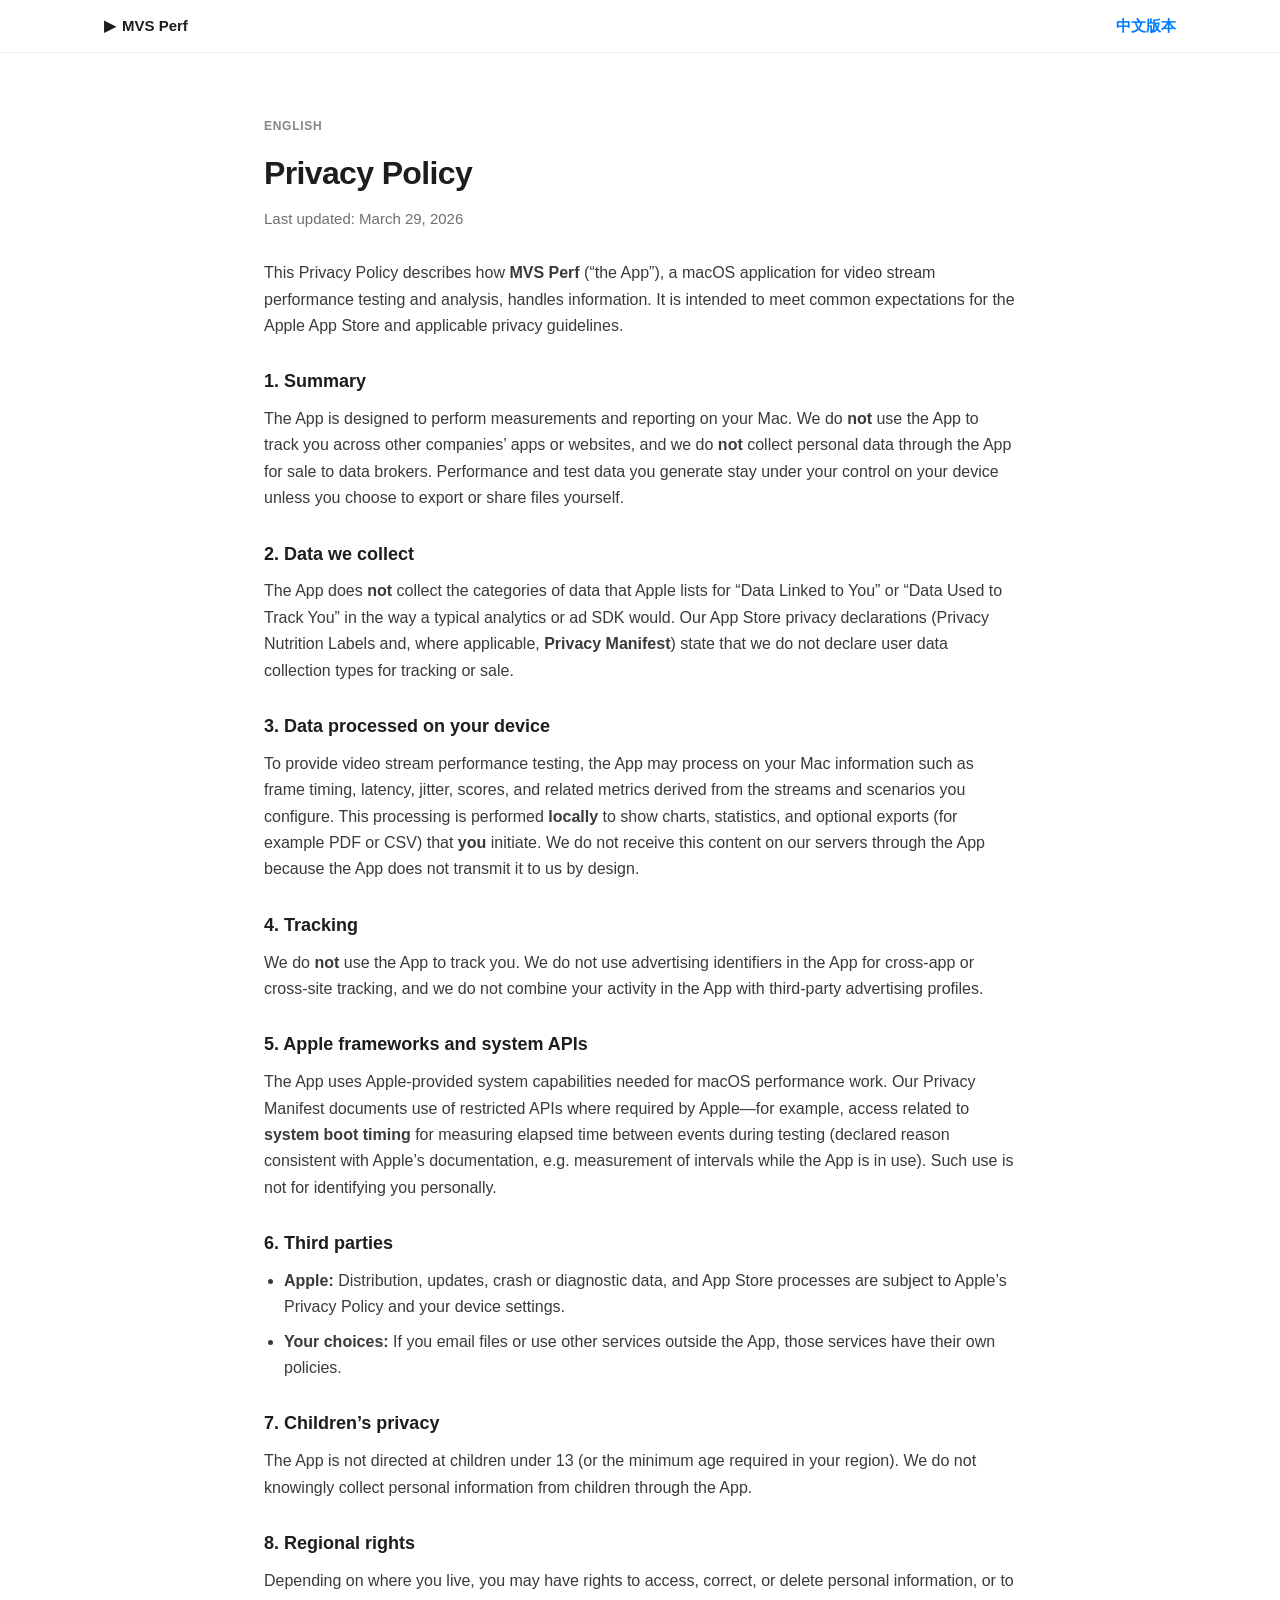
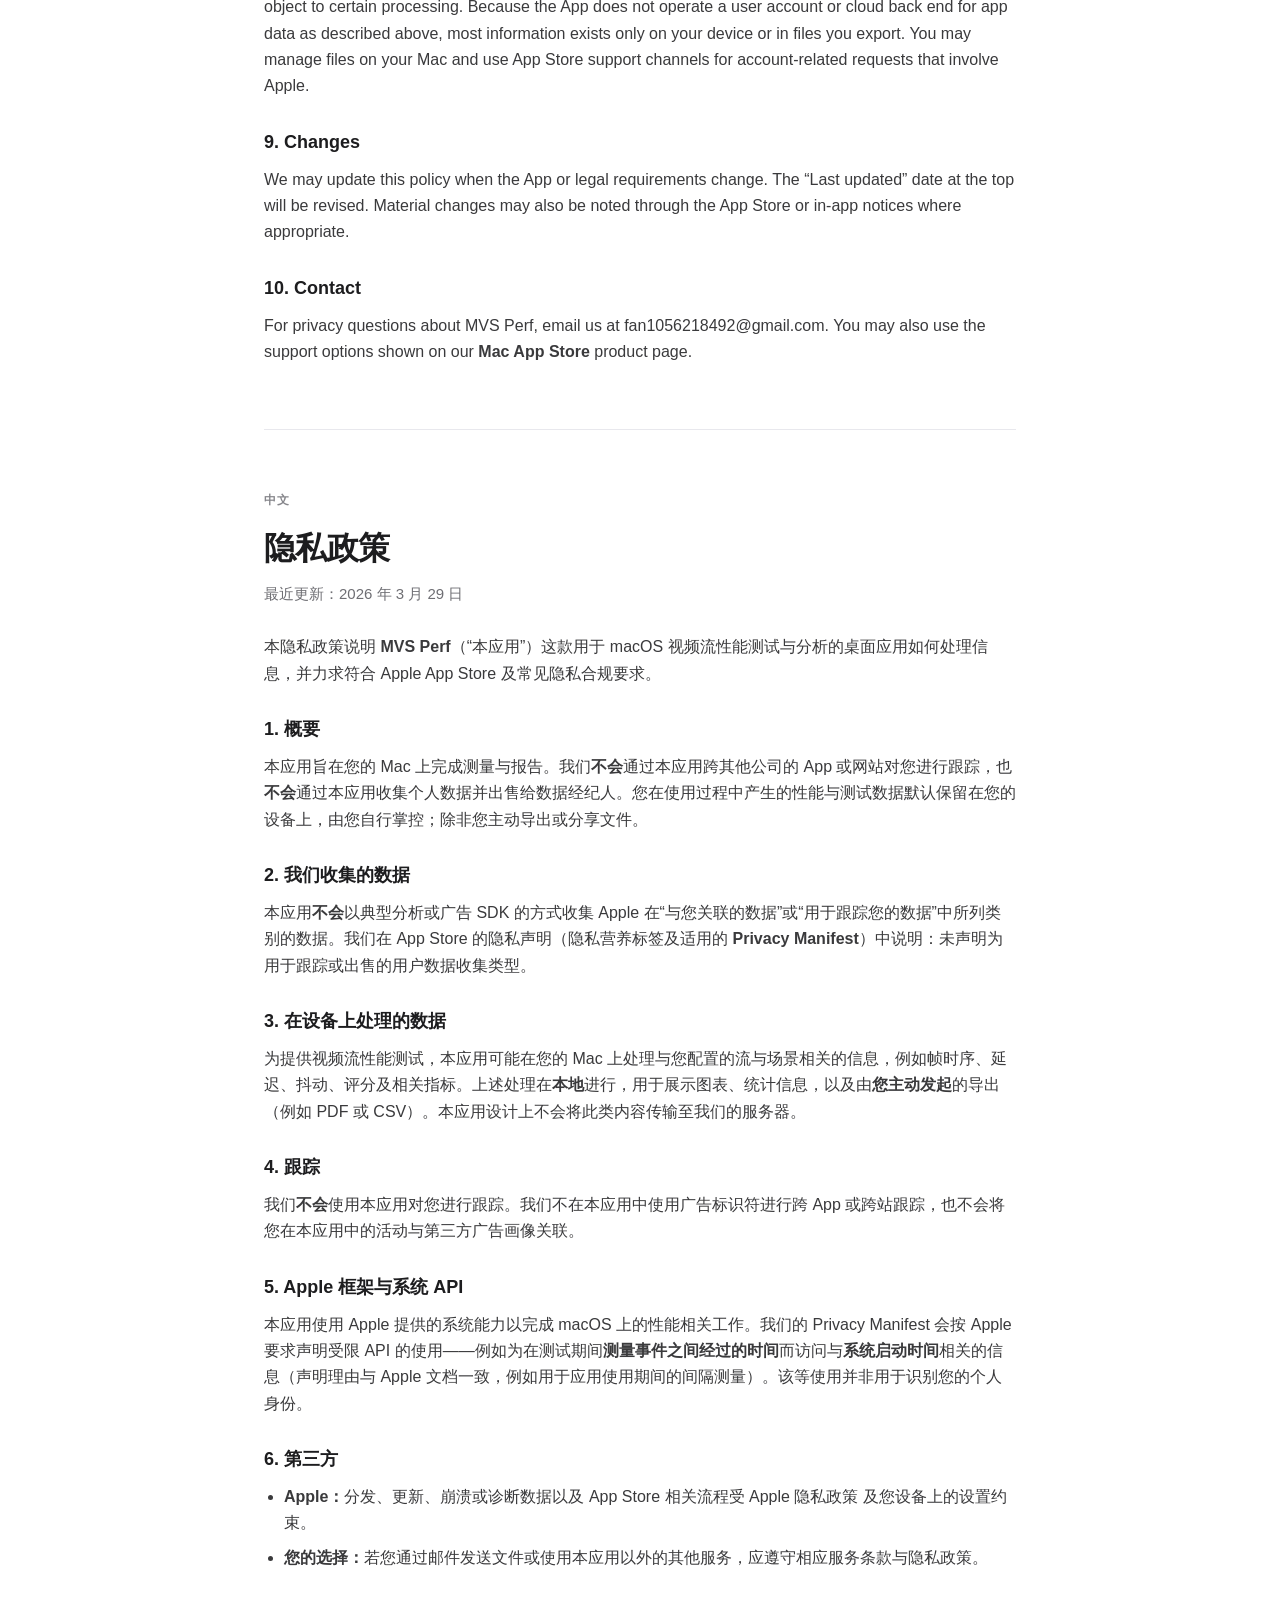
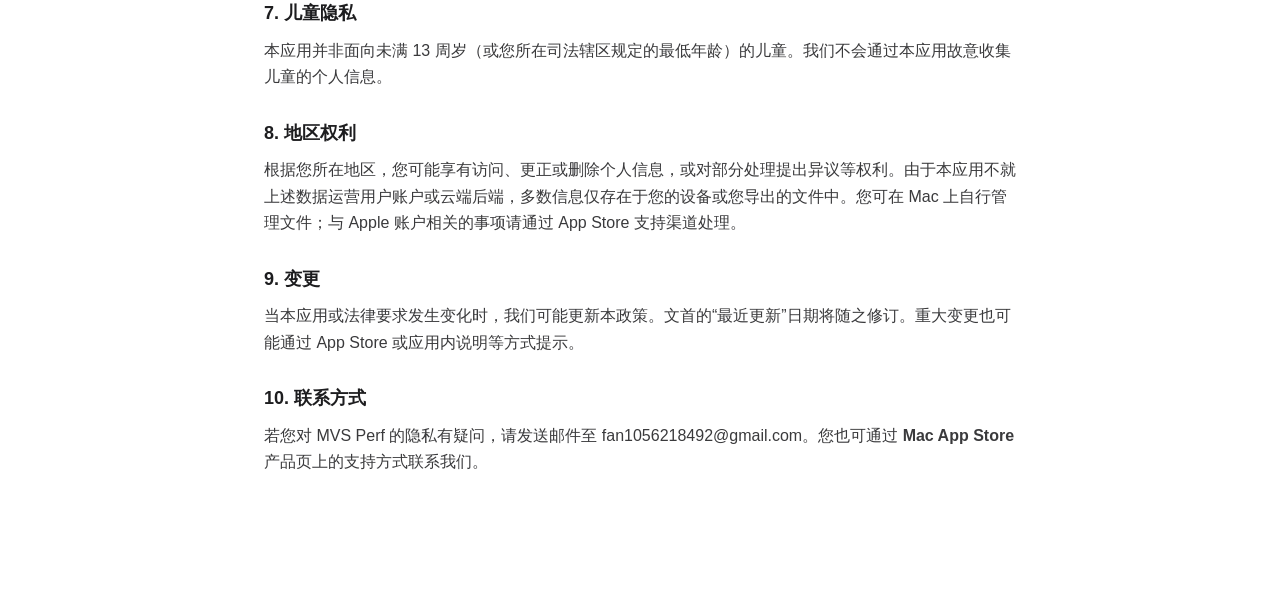
==== privacy.html @ 2774e695 "Add bilingual privacy policy page and footer link Made-with: Cursor" ====
<!DOCTYPE html>
<html lang="en">
<head>
  <meta charset="UTF-8">
  <meta name="viewport" content="width=device-width, initial-scale=1.0">
  <title>Privacy Policy - MVS Perf</title>
  <meta name="description" content="Privacy Policy for MVS Perf (macOS). English and Chinese. No data collection for tracking; local processing.">
  <link rel="stylesheet" href="styles.css">
</head>
<body class="privacy-page">

  <header class="privacy-topbar">
    <div class="privacy-topbar-inner">
      <a href="index.html" class="privacy-brand"><span>&#9654;</span> MVS Perf</a>
      <a href="#privacy-zh">中文版本</a>
    </div>
  </header>

  <main class="privacy-main">

    <span class="privacy-lang-label" lang="en">English</span>
    <article id="privacy-en" class="privacy-article" lang="en">
      <h1>Privacy Policy</h1>
      <p class="privacy-updated">Last updated: March 29, 2026</p>

      <p>This Privacy Policy describes how <strong>MVS Perf</strong> (“the App”), a macOS application for video stream performance testing and analysis, handles information. It is intended to meet common expectations for the <a href="https://www.apple.com/legal/privacy/" target="_blank" rel="noopener">Apple App Store</a> and applicable privacy guidelines.</p>

      <h2>1. Summary</h2>
      <p>The App is designed to perform measurements and reporting on your Mac. We do <strong>not</strong> use the App to track you across other companies’ apps or websites, and we do <strong>not</strong> collect personal data through the App for sale to data brokers. Performance and test data you generate stay under your control on your device unless you choose to export or share files yourself.</p>

      <h2>2. Data we collect</h2>
      <p>The App does <strong>not</strong> collect the categories of data that Apple lists for “Data Linked to You” or “Data Used to Track You” in the way a typical analytics or ad SDK would. Our App Store privacy declarations (Privacy Nutrition Labels and, where applicable, <strong>Privacy Manifest</strong>) state that we do not declare user data collection types for tracking or sale.</p>

      <h2>3. Data processed on your device</h2>
      <p>To provide video stream performance testing, the App may process on your Mac information such as frame timing, latency, jitter, scores, and related metrics derived from the streams and scenarios you configure. This processing is performed <strong>locally</strong> to show charts, statistics, and optional exports (for example PDF or CSV) that <strong>you</strong> initiate. We do not receive this content on our servers through the App because the App does not transmit it to us by design.</p>

      <h2>4. Tracking</h2>
      <p>We do <strong>not</strong> use the App to track you. We do not use advertising identifiers in the App for cross-app or cross-site tracking, and we do not combine your activity in the App with third-party advertising profiles.</p>

      <h2>5. Apple frameworks and system APIs</h2>
      <p>The App uses Apple-provided system capabilities needed for macOS performance work. Our Privacy Manifest documents use of restricted APIs where required by Apple—for example, access related to <strong>system boot timing</strong> for measuring elapsed time between events during testing (declared reason consistent with Apple’s documentation, e.g. measurement of intervals while the App is in use). Such use is not for identifying you personally.</p>

      <h2>6. Third parties</h2>
      <ul>
        <li><strong>Apple:</strong> Distribution, updates, crash or diagnostic data, and App Store processes are subject to <a href="https://www.apple.com/legal/privacy/" target="_blank" rel="noopener">Apple’s Privacy Policy</a> and your device settings.</li>
        <li><strong>Your choices:</strong> If you email files or use other services outside the App, those services have their own policies.</li>
      </ul>

      <h2>7. Children’s privacy</h2>
      <p>The App is not directed at children under 13 (or the minimum age required in your region). We do not knowingly collect personal information from children through the App.</p>

      <h2>8. Regional rights</h2>
      <p>Depending on where you live, you may have rights to access, correct, or delete personal information, or to object to certain processing. Because the App does not operate a user account or cloud back end for app data as described above, most information exists only on your device or in files you export. You may manage files on your Mac and use App Store support channels for account-related requests that involve Apple.</p>

      <h2>9. Changes</h2>
      <p>We may update this policy when the App or legal requirements change. The “Last updated” date at the top will be revised. Material changes may also be noted through the App Store or in-app notices where appropriate.</p>

      <h2>10. Contact</h2>
      <p>For privacy questions about MVS Perf, email us at <a href="mailto:fan1056218492@gmail.com">fan1056218492@gmail.com</a>. You may also use the support options shown on our <strong>Mac App Store</strong> product page.</p>
    </article>

    <hr class="privacy-divider" aria-hidden="true">

    <span class="privacy-lang-label" lang="zh">中文</span>
    <article id="privacy-zh" class="privacy-article" lang="zh-CN">
      <h1>隐私政策</h1>
      <p class="privacy-updated">最近更新：2026 年 3 月 29 日</p>

      <p>本隐私政策说明 <strong>MVS Perf</strong>（“本应用”）这款用于 macOS 视频流性能测试与分析的桌面应用如何处理信息，并力求符合 <a href="https://www.apple.com/legal/privacy/" target="_blank" rel="noopener">Apple App Store</a> 及常见隐私合规要求。</p>

      <h2>1. 概要</h2>
      <p>本应用旨在您的 Mac 上完成测量与报告。我们<strong>不会</strong>通过本应用跨其他公司的 App 或网站对您进行跟踪，也<strong>不会</strong>通过本应用收集个人数据并出售给数据经纪人。您在使用过程中产生的性能与测试数据默认保留在您的设备上，由您自行掌控；除非您主动导出或分享文件。</p>

      <h2>2. 我们收集的数据</h2>
      <p>本应用<strong>不会</strong>以典型分析或广告 SDK 的方式收集 Apple 在“与您关联的数据”或“用于跟踪您的数据”中所列类别的数据。我们在 App Store 的隐私声明（隐私营养标签及适用的 <strong>Privacy Manifest</strong>）中说明：未声明为用于跟踪或出售的用户数据收集类型。</p>

      <h2>3. 在设备上处理的数据</h2>
      <p>为提供视频流性能测试，本应用可能在您的 Mac 上处理与您配置的流与场景相关的信息，例如帧时序、延迟、抖动、评分及相关指标。上述处理在<strong>本地</strong>进行，用于展示图表、统计信息，以及由<strong>您主动发起</strong>的导出（例如 PDF 或 CSV）。本应用设计上不会将此类内容传输至我们的服务器。</p>

      <h2>4. 跟踪</h2>
      <p>我们<strong>不会</strong>使用本应用对您进行跟踪。我们不在本应用中使用广告标识符进行跨 App 或跨站跟踪，也不会将您在本应用中的活动与第三方广告画像关联。</p>

      <h2>5. Apple 框架与系统 API</h2>
      <p>本应用使用 Apple 提供的系统能力以完成 macOS 上的性能相关工作。我们的 Privacy Manifest 会按 Apple 要求声明受限 API 的使用——例如为在测试期间<strong>测量事件之间经过的时间</strong>而访问与<strong>系统启动时间</strong>相关的信息（声明理由与 Apple 文档一致，例如用于应用使用期间的间隔测量）。该等使用并非用于识别您的个人身份。</p>

      <h2>6. 第三方</h2>
      <ul>
        <li><strong>Apple：</strong>分发、更新、崩溃或诊断数据以及 App Store 相关流程受 <a href="https://www.apple.com/legal/privacy/" target="_blank" rel="noopener">Apple 隐私政策</a> 及您设备上的设置约束。</li>
        <li><strong>您的选择：</strong>若您通过邮件发送文件或使用本应用以外的其他服务，应遵守相应服务条款与隐私政策。</li>
      </ul>

      <h2>7. 儿童隐私</h2>
      <p>本应用并非面向未满 13 周岁（或您所在司法辖区规定的最低年龄）的儿童。我们不会通过本应用故意收集儿童的个人信息。</p>

      <h2>8. 地区权利</h2>
      <p>根据您所在地区，您可能享有访问、更正或删除个人信息，或对部分处理提出异议等权利。由于本应用不就上述数据运营用户账户或云端后端，多数信息仅存在于您的设备或您导出的文件中。您可在 Mac 上自行管理文件；与 Apple 账户相关的事项请通过 App Store 支持渠道处理。</p>

      <h2>9. 变更</h2>
      <p>当本应用或法律要求发生变化时，我们可能更新本政策。文首的“最近更新”日期将随之修订。重大变更也可能通过 App Store 或应用内说明等方式提示。</p>

      <h2>10. 联系方式</h2>
      <p>若您对 MVS Perf 的隐私有疑问，请发送邮件至 <a href="mailto:fan1056218492@gmail.com">fan1056218492@gmail.com</a>。您也可通过 <strong>Mac App Store</strong> 产品页上的支持方式联系我们。</p>
    </article>
  </main>

</body>
</html>
---- styles.css ----
/* ========================================
   MVS Perf - 清新简洁宣传网页样式
   ======================================== */

/* ---------- Reset & Base ---------- */
*,
*::before,
*::after {
  margin: 0;
  padding: 0;
  box-sizing: border-box;
}

html {
  scroll-behavior: smooth;
  scroll-padding-top: 72px;
}

body {
  font-family: -apple-system, BlinkMacSystemFont, "SF Pro Display", "SF Pro Text",
    "Helvetica Neue", Arial, sans-serif;
  color: #1d1d1f;
  background: #ffffff;
  line-height: 1.6;
  -webkit-font-smoothing: antialiased;
  -moz-osx-font-smoothing: grayscale;
}

a {
  text-decoration: none;
  color: inherit;
}

img {
  max-width: 100%;
  height: auto;
  display: block;
}

/* ---------- Utility ---------- */
.container {
  max-width: 1120px;
  margin: 0 auto;
  padding: 0 24px;
}

.section {
  padding: 100px 0;
}

.section-title {
  font-size: 2.25rem;
  font-weight: 700;
  text-align: center;
  margin-bottom: 12px;
  letter-spacing: -0.02em;
  color: #1d1d1f;
}

.section-desc {
  font-size: 1.125rem;
  text-align: center;
  color: #6e6e73;
  margin-bottom: 56px;
  max-width: 560px;
  margin-left: auto;
  margin-right: auto;
}

/* ---------- Buttons ---------- */
.btn {
  display: inline-flex;
  align-items: center;
  gap: 10px;
  padding: 14px 32px;
  border-radius: 12px;
  font-size: 1rem;
  font-weight: 600;
  transition: all 0.3s ease;
  cursor: pointer;
  border: none;
}

.btn-primary {
  background: #007aff;
  color: #ffffff;
  box-shadow: 0 4px 14px rgba(0, 122, 255, 0.25);
}

.btn-primary:hover {
  background: #0066d6;
  box-shadow: 0 6px 20px rgba(0, 122, 255, 0.35);
  transform: translateY(-1px);
}

.btn-secondary {
  background: #f5f5f7;
  color: #1d1d1f;
  box-shadow: 0 2px 8px rgba(0, 0, 0, 0.06);
}

.btn-secondary:hover {
  background: #e8e8ed;
  transform: translateY(-1px);
}

.btn-lg {
  padding: 18px 40px;
  font-size: 1.125rem;
  border-radius: 14px;
}

.apple-icon {
  flex-shrink: 0;
}

/* ---------- Navbar ---------- */
.navbar {
  position: fixed;
  top: 0;
  left: 0;
  right: 0;
  z-index: 1000;
  background: rgba(255, 255, 255, 0.72);
  backdrop-filter: saturate(180%) blur(20px);
  -webkit-backdrop-filter: saturate(180%) blur(20px);
  border-bottom: 1px solid rgba(0, 0, 0, 0.06);
  transition: background 0.3s ease;
}

.navbar.scrolled {
  background: rgba(255, 255, 255, 0.92);
  box-shadow: 0 1px 12px rgba(0, 0, 0, 0.06);
}

.nav-container {
  max-width: 1120px;
  margin: 0 auto;
  padding: 0 24px;
  display: flex;
  align-items: center;
  justify-content: space-between;
  height: 64px;
}

.nav-brand {
  font-size: 1.25rem;
  font-weight: 700;
  color: #1d1d1f;
  display: flex;
  align-items: center;
  gap: 6px;
}

.brand-icon {
  color: #007aff;
  font-size: 0.875rem;
}

.nav-links {
  list-style: none;
  display: flex;
  align-items: center;
  gap: 8px;
}

.nav-links a {
  padding: 8px 16px;
  font-size: 0.9375rem;
  font-weight: 500;
  color: #6e6e73;
  border-radius: 8px;
  transition: all 0.2s ease;
}

.nav-links a:hover {
  color: #1d1d1f;
  background: rgba(0, 0, 0, 0.04);
}

.nav-links a.active {
  color: #007aff;
}

.nav-cta {
  background: #007aff !important;
  color: #ffffff !important;
  border-radius: 20px !important;
  padding: 8px 20px !important;
}

.nav-cta:hover {
  background: #0066d6 !important;
}

/* Nav right area */
.nav-right {
  display: flex;
  align-items: center;
  gap: 12px;
}

/* Language toggle */
.lang-toggle {
  display: flex;
  align-items: center;
  gap: 6px;
  background: rgba(0, 0, 0, 0.04);
  border: 1px solid rgba(0, 0, 0, 0.06);
  border-radius: 20px;
  padding: 6px 14px;
  cursor: pointer;
  font-size: 0.8125rem;
  font-weight: 500;
  color: #6e6e73;
  transition: all 0.2s ease;
  font-family: inherit;
  white-space: nowrap;
}

.lang-toggle:hover {
  background: rgba(0, 0, 0, 0.08);
  color: #1d1d1f;
}

.lang-label {
  line-height: 1;
}

/* Mobile toggle */
.nav-toggle {
  display: none;
  flex-direction: column;
  gap: 5px;
  background: none;
  border: none;
  cursor: pointer;
  padding: 4px;
}

.nav-toggle span {
  display: block;
  width: 22px;
  height: 2px;
  background: #1d1d1f;
  border-radius: 2px;
  transition: all 0.3s ease;
}

/* ---------- Hero ---------- */
.hero {
  position: relative;
  min-height: 100vh;
  display: flex;
  align-items: center;
  justify-content: center;
  text-align: center;
  overflow: hidden;
  padding-top: 64px;
}

.hero-bg {
  position: absolute;
  inset: 0;
  z-index: -1;
  background: linear-gradient(160deg, #f0f6ff 0%, #ffffff 40%, #f0fdf4 70%, #fefce8 100%);
}

.hero-bg::before {
  content: '';
  position: absolute;
  top: -50%;
  right: -30%;
  width: 80%;
  height: 80%;
  border-radius: 50%;
  background: radial-gradient(circle, rgba(0, 122, 255, 0.06) 0%, transparent 70%);
}

.hero-bg::after {
  content: '';
  position: absolute;
  bottom: -30%;
  left: -20%;
  width: 60%;
  height: 60%;
  border-radius: 50%;
  background: radial-gradient(circle, rgba(52, 199, 89, 0.05) 0%, transparent 70%);
}

.hero-content {
  position: relative;
  z-index: 1;
  padding: 0 24px;
}

.hero-title {
  font-size: 4.5rem;
  font-weight: 800;
  letter-spacing: -0.04em;
  margin-bottom: 16px;
  background: linear-gradient(135deg, #1d1d1f 0%, #007aff 100%);
  -webkit-background-clip: text;
  -webkit-text-fill-color: transparent;
  background-clip: text;
}

.hero-subtitle {
  font-size: 1.5rem;
  font-weight: 500;
  color: #6e6e73;
  margin-bottom: 20px;
}

.hero-desc {
  font-size: 1.125rem;
  color: #86868b;
  line-height: 1.75;
  margin-bottom: 40px;
}

/* ---------- Features ---------- */
.features {
  background: #f5f5f7;
}

.features-grid {
  display: grid;
  grid-template-columns: repeat(4, 1fr);
  gap: 24px;
}

.feature-card {
  background: #ffffff;
  border-radius: 20px;
  padding: 36px 28px;
  text-align: center;
  transition: all 0.3s ease;
  box-shadow: 0 2px 12px rgba(0, 0, 0, 0.04);
}

.feature-card:hover {
  transform: translateY(-4px);
  box-shadow: 0 8px 30px rgba(0, 0, 0, 0.08);
}

.feature-icon {
  width: 64px;
  height: 64px;
  margin: 0 auto 20px;
  display: flex;
  align-items: center;
  justify-content: center;
  border-radius: 16px;
  background: linear-gradient(135deg, #e8f2ff 0%, #f0f6ff 100%);
  color: #007aff;
}

.feature-card:nth-child(2) .feature-icon {
  background: linear-gradient(135deg, #e5f9ed 0%, #f0fdf4 100%);
  color: #34c759;
}

.feature-card:nth-child(3) .feature-icon {
  background: linear-gradient(135deg, #fff4e5 0%, #fffbf0 100%);
  color: #ff9500;
}

.feature-card:nth-child(4) .feature-icon {
  background: linear-gradient(135deg, #fce5f0 0%, #fef0f6 100%);
  color: #ff2d55;
}

.feature-card h3 {
  font-size: 1.125rem;
  font-weight: 650;
  margin-bottom: 10px;
  color: #1d1d1f;
}

.feature-card p {
  font-size: 0.9375rem;
  color: #6e6e73;
  line-height: 1.6;
}

/* ---------- Screenshots ---------- */
.screenshots-gallery {
  display: grid;
  grid-template-columns: repeat(3, 1fr);
  gap: 20px;
}

.screenshot-item {
  position: relative;
  border-radius: 16px;
  overflow: hidden;
  cursor: pointer;
  background: #f5f5f7;
  box-shadow: 0 2px 12px rgba(0, 0, 0, 0.06);
  transition: all 0.3s ease;
}

.screenshot-item:hover {
  transform: translateY(-4px);
  box-shadow: 0 12px 32px rgba(0, 0, 0, 0.1);
}

.screenshot-item img {
  width: 100%;
  height: auto;
  display: block;
  transition: transform 0.3s ease;
}

.screenshot-item:hover img {
  transform: scale(1.02);
}

.screenshot-label {
  position: absolute;
  bottom: 0;
  left: 0;
  right: 0;
  padding: 24px 16px 14px;
  background: linear-gradient(to top, rgba(0, 0, 0, 0.5), transparent);
  color: #ffffff;
  font-size: 0.875rem;
  font-weight: 500;
}

/* Span first 2 items larger */
.screenshots-gallery .screenshot-item:nth-child(1) {
  grid-column: span 2;
}

/* ---------- Video ---------- */
.video-section {
  background: #f5f5f7;
}

.video-wrapper {
  max-width: 900px;
  margin: 0 auto;
  border-radius: 20px;
  overflow: hidden;
  box-shadow: 0 8px 40px rgba(0, 0, 0, 0.1);
  background: #000;
}

.video-wrapper video {
  width: 100%;
  display: block;
}

/* ---------- Report ---------- */
.report-wrapper {
  max-width: 900px;
  margin: 0 auto 32px;
  border-radius: 16px;
  overflow: hidden;
  box-shadow: 0 4px 24px rgba(0, 0, 0, 0.08);
  background: #f5f5f7;
}

.report-wrapper iframe {
  width: 100%;
  height: 600px;
  border: none;
}

.report-actions {
  text-align: center;
}

/* ---------- Download CTA ---------- */
.download-section {
  background: linear-gradient(160deg, #f0f6ff 0%, #ffffff 50%, #f0fdf4 100%);
}

.download-content {
  text-align: center;
  max-width: 560px;
  margin: 0 auto;
}

.download-content h2 {
  font-size: 2.5rem;
  font-weight: 700;
  margin-bottom: 16px;
  letter-spacing: -0.02em;
}

.download-content p {
  font-size: 1.125rem;
  color: #6e6e73;
  margin-bottom: 36px;
}

/* ---------- Footer ---------- */
.footer {
  padding: 32px 0;
  text-align: center;
  color: #86868b;
  font-size: 0.875rem;
  border-top: 1px solid #e8e8ed;
}

.footer-line {
  margin-bottom: 8px;
}

.footer-legal a {
  color: #007aff;
  font-weight: 500;
}

.footer-legal a:hover {
  color: #0066d6;
}

/* ---------- Lightbox ---------- */
.lightbox {
  display: none;
  position: fixed;
  inset: 0;
  z-index: 2000;
  background: rgba(0, 0, 0, 0.85);
  backdrop-filter: blur(8px);
  -webkit-backdrop-filter: blur(8px);
  align-items: center;
  justify-content: center;
}

.lightbox.active {
  display: flex;
}

.lightbox-content {
  max-width: 90vw;
  max-height: 90vh;
}

.lightbox-content img {
  max-width: 90vw;
  max-height: 85vh;
  object-fit: contain;
  border-radius: 12px;
  box-shadow: 0 16px 64px rgba(0, 0, 0, 0.3);
}

.lightbox-close {
  position: absolute;
  top: 20px;
  right: 24px;
  background: none;
  border: none;
  color: #ffffff;
  font-size: 2.5rem;
  cursor: pointer;
  opacity: 0.8;
  transition: opacity 0.2s ease;
  line-height: 1;
  z-index: 10;
}

.lightbox-close:hover {
  opacity: 1;
}

.lightbox-prev,
.lightbox-next {
  position: absolute;
  top: 50%;
  transform: translateY(-50%);
  background: rgba(255, 255, 255, 0.15);
  border: none;
  color: #ffffff;
  font-size: 1.5rem;
  cursor: pointer;
  width: 48px;
  height: 48px;
  border-radius: 50%;
  display: flex;
  align-items: center;
  justify-content: center;
  transition: background 0.2s ease;
  z-index: 10;
}

.lightbox-prev:hover,
.lightbox-next:hover {
  background: rgba(255, 255, 255, 0.3);
}

.lightbox-prev {
  left: 20px;
}

.lightbox-next {
  right: 20px;
}

/* ---------- Fade-in Animation ---------- */
.fade-in {
  opacity: 0;
  transform: translateY(24px);
  transition: opacity 0.6s ease, transform 0.6s ease;
}

.fade-in.visible {
  opacity: 1;
  transform: translateY(0);
}

/* ---------- Responsive ---------- */
@media (max-width: 1024px) {
  .features-grid {
    grid-template-columns: repeat(2, 1fr);
  }
}

@media (max-width: 768px) {
  .section {
    padding: 72px 0;
  }

  .section-title {
    font-size: 1.75rem;
  }

  .section-desc {
    font-size: 1rem;
    margin-bottom: 40px;
  }

  /* Navbar mobile */
  .nav-toggle {
    display: flex;
  }

  .nav-links {
    display: none;
    position: absolute;
    top: 64px;
    left: 0;
    right: 0;
    background: rgba(255, 255, 255, 0.96);
    backdrop-filter: saturate(180%) blur(20px);
    -webkit-backdrop-filter: saturate(180%) blur(20px);
    flex-direction: column;
    padding: 16px 24px;
    gap: 4px;
    border-bottom: 1px solid rgba(0, 0, 0, 0.06);
    box-shadow: 0 8px 24px rgba(0, 0, 0, 0.08);
  }

  .nav-links.open {
    display: flex;
  }

  .nav-links a {
    padding: 12px 16px;
    width: 100%;
  }

  .nav-cta {
    text-align: center;
    border-radius: 12px !important;
    margin-top: 8px;
  }

  /* Hero mobile */
  .hero-title {
    font-size: 2.75rem;
  }

  .hero-subtitle {
    font-size: 1.25rem;
  }

  .hero-desc {
    font-size: 1rem;
  }

  /* Features mobile */
  .features-grid {
    grid-template-columns: 1fr;
    gap: 16px;
  }

  /* Screenshots mobile */
  .screenshots-gallery {
    grid-template-columns: 1fr;
  }

  .screenshots-gallery .screenshot-item:nth-child(1) {
    grid-column: span 1;
  }

  /* Video mobile */
  .video-wrapper {
    border-radius: 12px;
  }

  /* Report mobile */
  .report-wrapper iframe {
    height: 400px;
  }

  /* Download mobile */
  .download-content h2 {
    font-size: 2rem;
  }

  /* Lightbox mobile */
  .lightbox-prev {
    left: 8px;
  }

  .lightbox-next {
    right: 8px;
  }
}

@media (max-width: 480px) {
  .hero-title {
    font-size: 2.25rem;
  }

  .btn {
    padding: 12px 24px;
    font-size: 0.9375rem;
  }

  .btn-lg {
    padding: 14px 32px;
    font-size: 1rem;
  }
}

/* ---------- Privacy policy page ---------- */
body.privacy-page {
  padding-top: 64px;
}

.privacy-topbar {
  position: fixed;
  top: 0;
  left: 0;
  right: 0;
  z-index: 100;
  background: rgba(255, 255, 255, 0.88);
  backdrop-filter: saturate(180%) blur(20px);
  -webkit-backdrop-filter: saturate(180%) blur(20px);
  border-bottom: 1px solid rgba(0, 0, 0, 0.06);
}

.privacy-topbar-inner {
  max-width: 1120px;
  margin: 0 auto;
  padding: 14px 24px;
  display: flex;
  align-items: center;
  justify-content: space-between;
  gap: 16px;
  flex-wrap: wrap;
}

.privacy-topbar a {
  color: #007aff;
  font-weight: 600;
  font-size: 0.9375rem;
}

.privacy-topbar a:hover {
  color: #0066d6;
}

.privacy-topbar .privacy-brand {
  color: #1d1d1f;
  font-weight: 700;
  display: inline-flex;
  align-items: center;
  gap: 6px;
}

.privacy-topbar .privacy-brand:hover {
  color: #007aff;
}

.privacy-main {
  max-width: 800px;
  margin: 0 auto;
  padding: 48px 24px 100px;
}

.privacy-article {
  margin-bottom: 64px;
}

.privacy-article:last-of-type {
  margin-bottom: 0;
}

.privacy-article h1 {
  font-size: 2rem;
  font-weight: 700;
  letter-spacing: -0.02em;
  margin-bottom: 8px;
  color: #1d1d1f;
}

.privacy-article .privacy-updated {
  font-size: 0.9375rem;
  color: #6e6e73;
  margin-bottom: 28px;
}

.privacy-article h2 {
  font-size: 1.125rem;
  font-weight: 600;
  margin: 28px 0 10px;
  color: #1d1d1f;
}

.privacy-article p,
.privacy-article li {
  font-size: 1rem;
  color: #3a3a3c;
  line-height: 1.65;
}

.privacy-article p {
  margin-bottom: 14px;
}

.privacy-article ul {
  margin: 0 0 14px 1.25rem;
}

.privacy-article li {
  margin-bottom: 8px;
}

.privacy-divider {
  border: none;
  border-top: 1px solid #e8e8ed;
  margin: 56px 0;
}

.privacy-lang-label {
  display: inline-block;
  font-size: 0.75rem;
  font-weight: 600;
  text-transform: uppercase;
  letter-spacing: 0.06em;
  color: #86868b;
  margin-bottom: 12px;
}
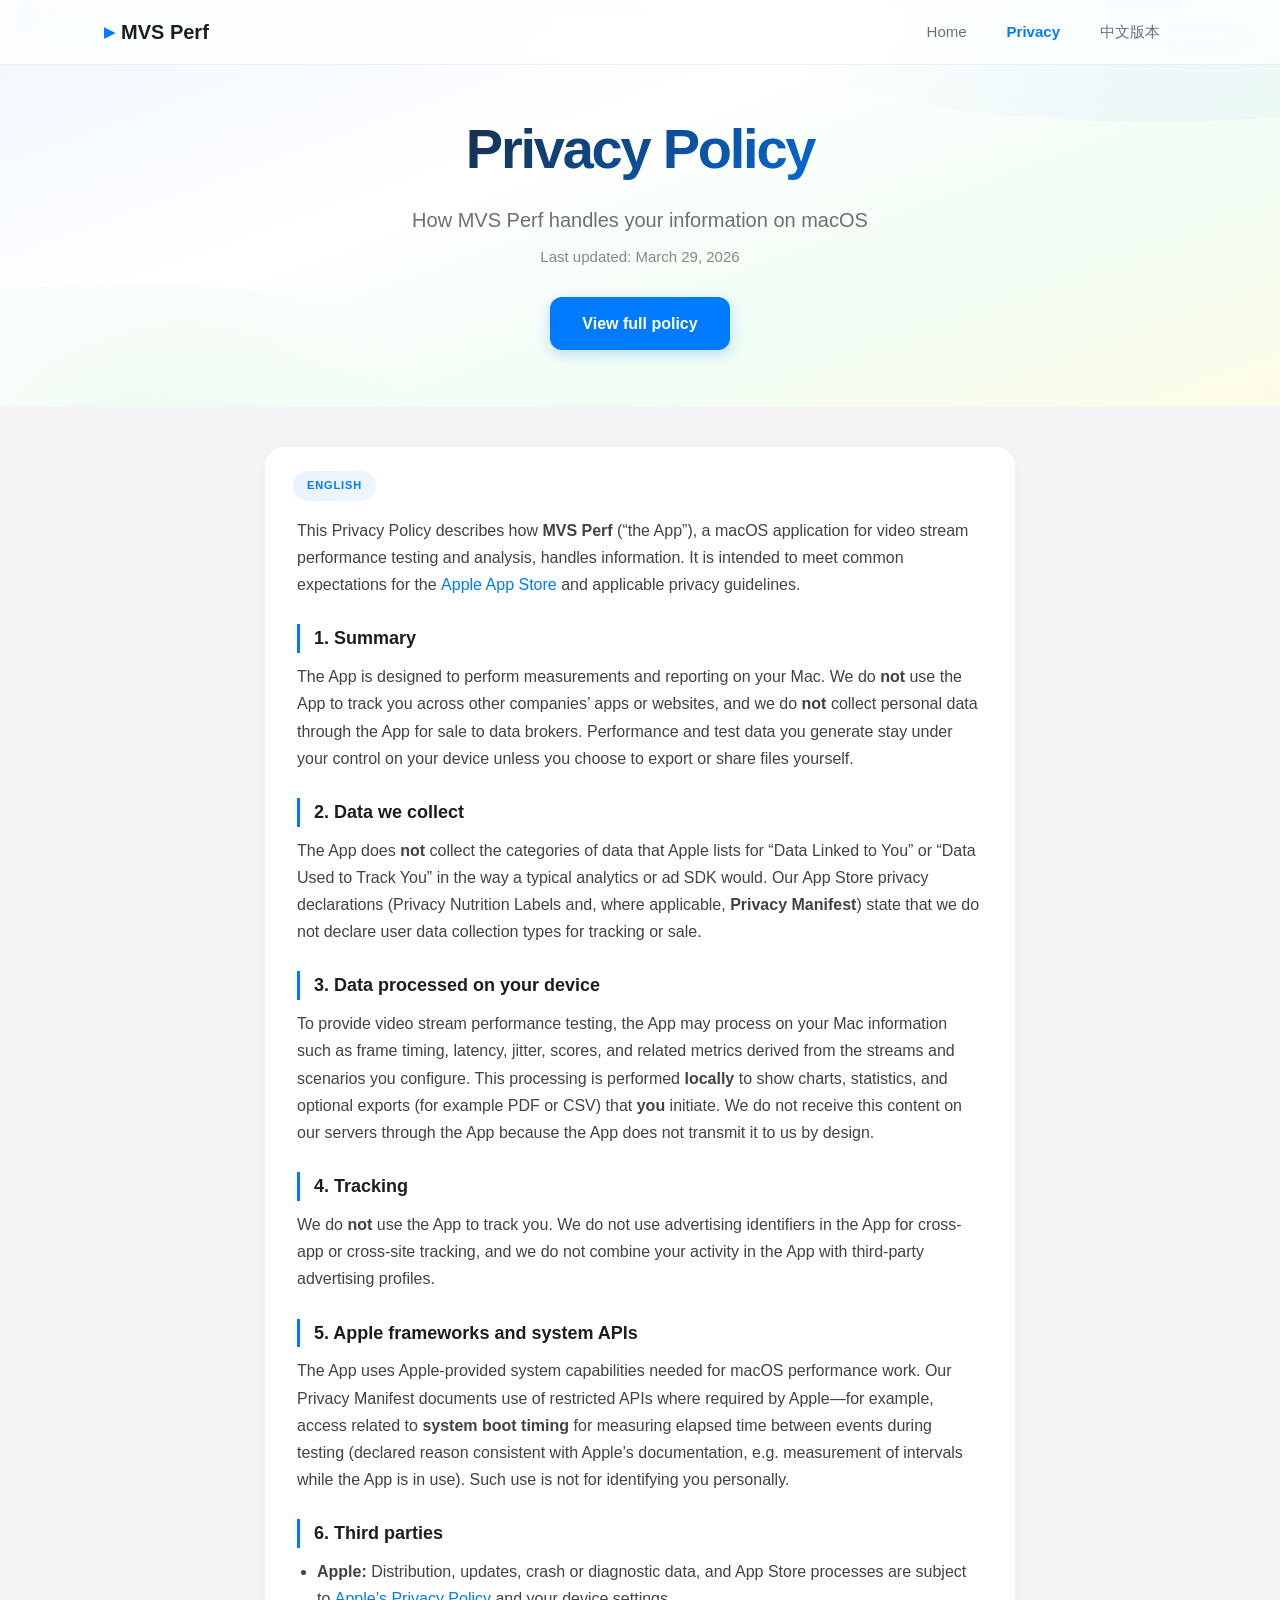
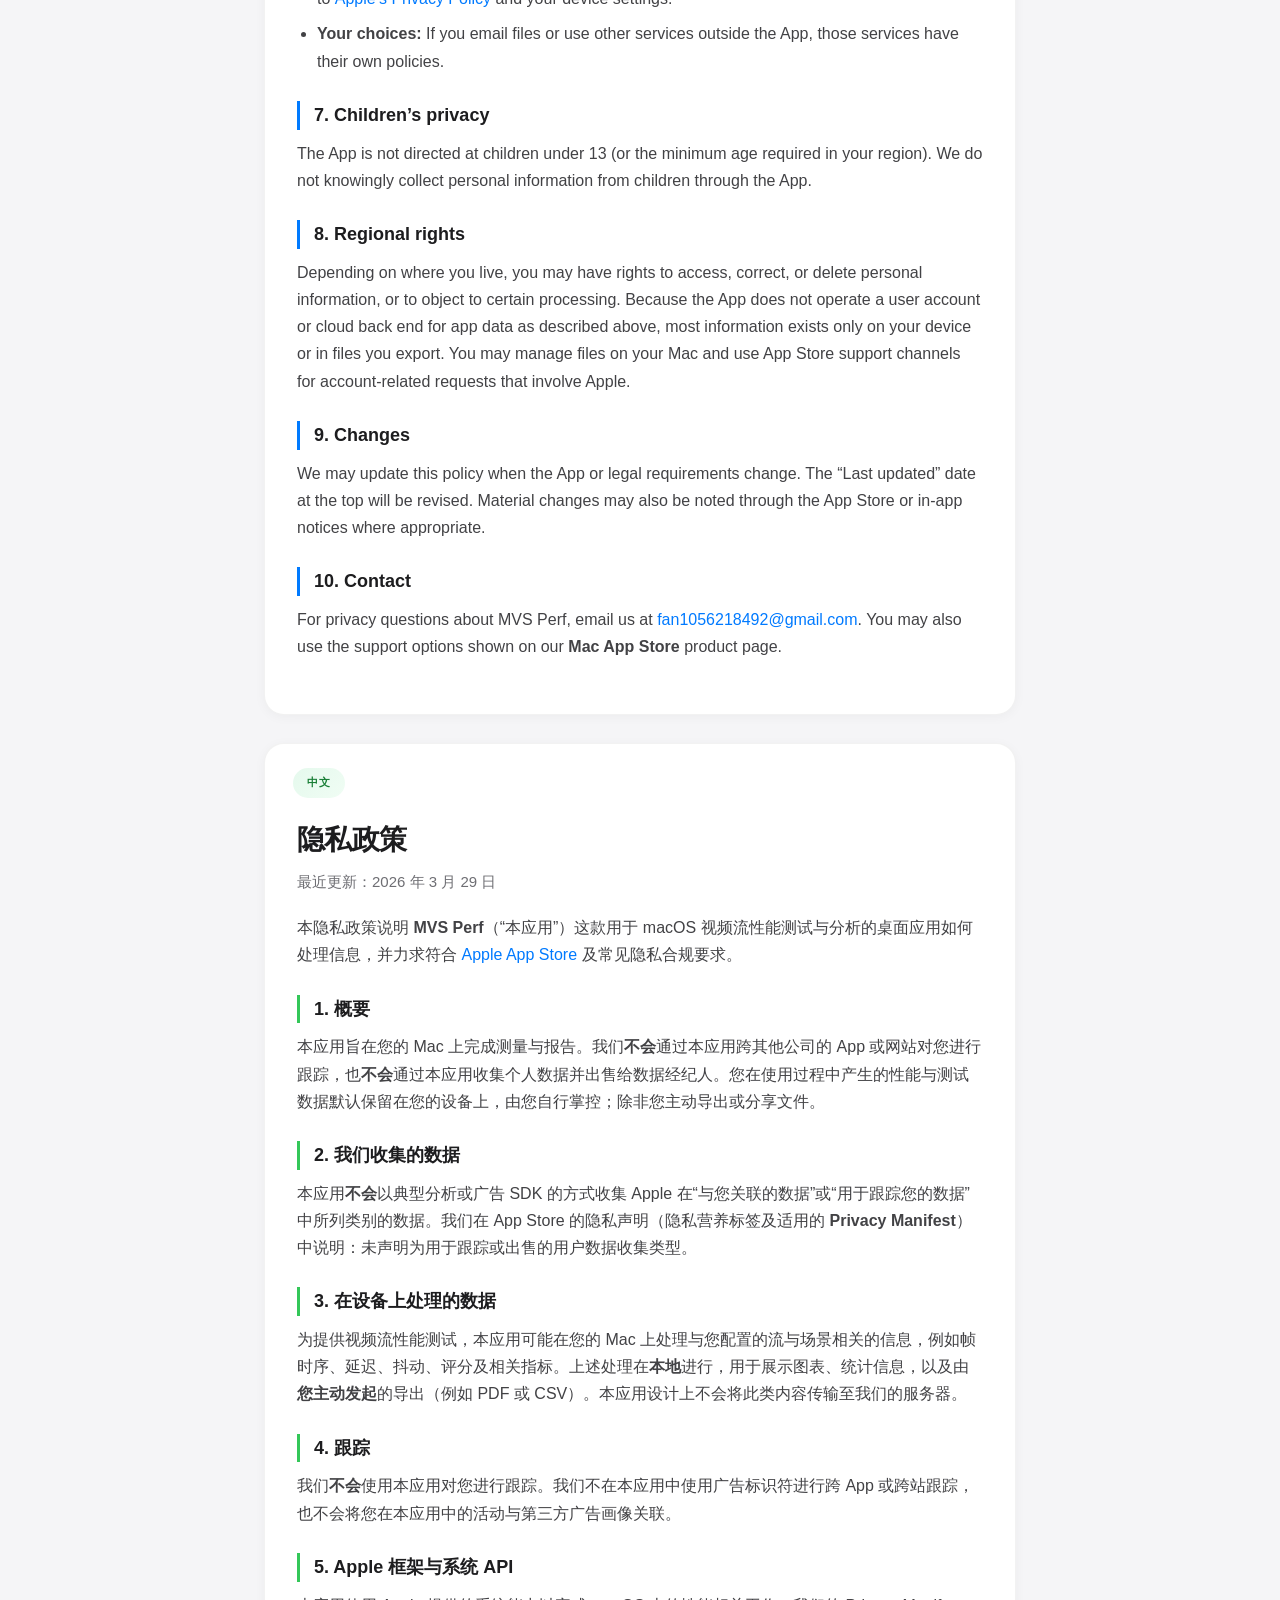
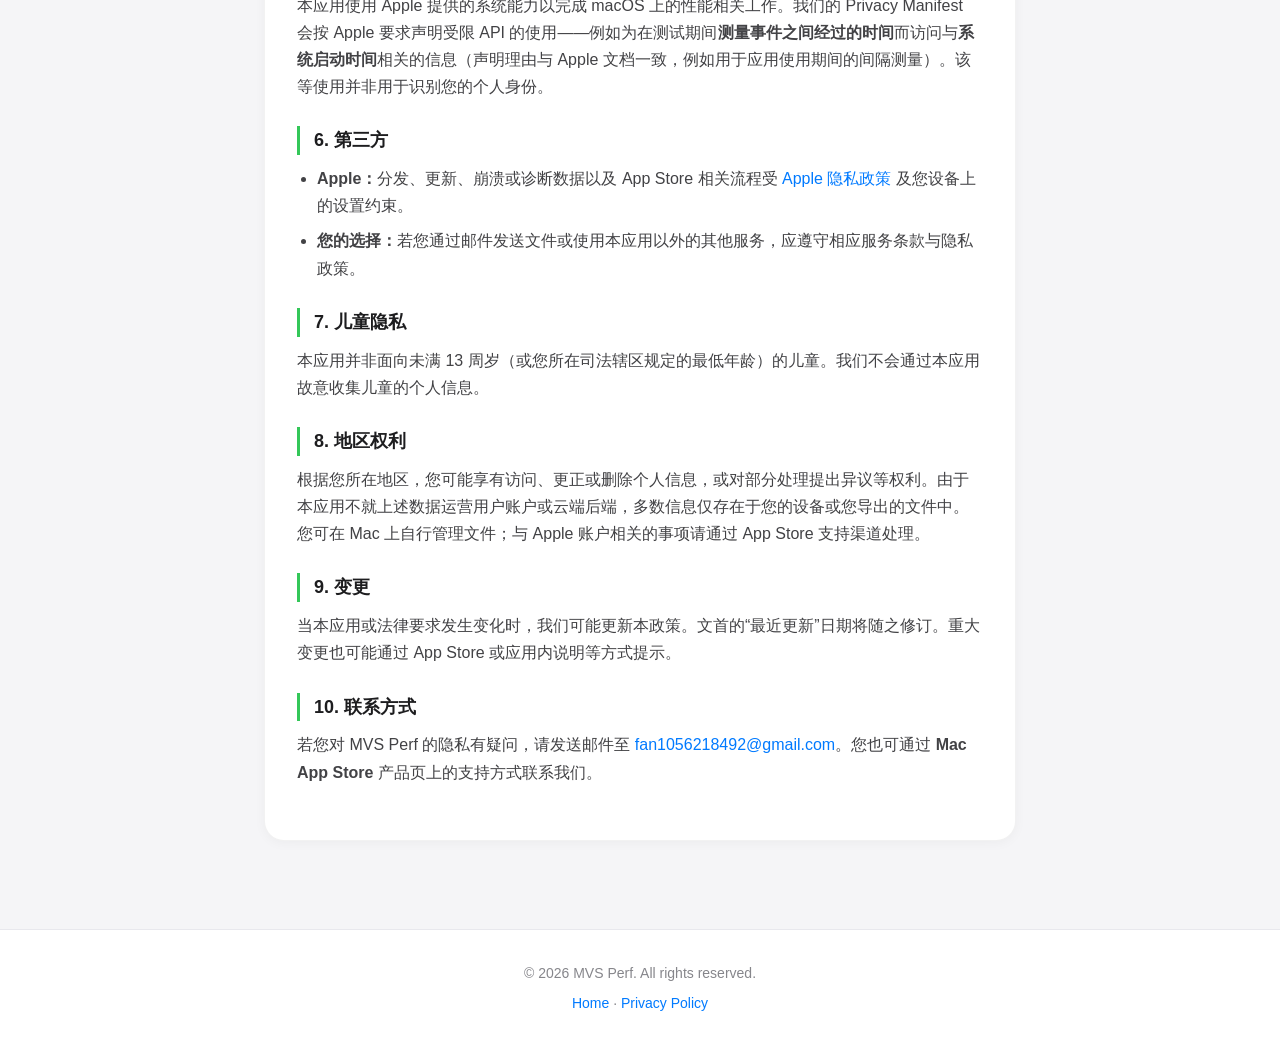
==== commit 9d8b56ab: "Restyle privacy page to match landing (nav, hero, cards) Made-with: Cursor" ====
--- a/privacy.html
+++ b/privacy.html
@@ -9,19 +9,44 @@
 </head>
 <body class="privacy-page">
 
-  <header class="privacy-topbar">
-    <div class="privacy-topbar-inner">
-      <a href="index.html" class="privacy-brand"><span>&#9654;</span> MVS Perf</a>
-      <a href="#privacy-zh">中文版本</a>
+  <nav class="navbar" id="navbar">
+    <div class="nav-container">
+      <a href="index.html" class="nav-brand">
+        <span class="brand-icon">&#9654;</span> MVS Perf
+      </a>
+      <div class="nav-right">
+        <button class="nav-toggle" id="navToggle" aria-label="Menu">
+          <span></span>
+          <span></span>
+          <span></span>
+        </button>
+      </div>
+      <ul class="nav-links" id="navLinks">
+        <li><a href="index.html">Home</a></li>
+        <li><span class="nav-current" aria-current="page">Privacy</span></li>
+        <li><a href="#privacy-zh">中文版本</a></li>
+      </ul>
+    </div>
+  </nav>
+
+  <header class="privacy-hero" id="top">
+    <div class="hero-bg privacy-hero-gradient" aria-hidden="true"></div>
+    <div class="privacy-hero-inner container">
+      <h1 class="privacy-hero-title">Privacy Policy</h1>
+      <p class="privacy-hero-subtitle">How MVS Perf handles your information on macOS</p>
+      <p class="privacy-hero-updated">Last updated: March 29, 2026</p>
+      <a href="#privacy-en" class="privacy-hero-cta">View full policy</a>
     </div>
   </header>
 
-  <main class="privacy-main">
+  <div class="privacy-body">
+    <div class="container privacy-stack">
 
-    <span class="privacy-lang-label" lang="en">English</span>
-    <article id="privacy-en" class="privacy-article" lang="en">
-      <h1>Privacy Policy</h1>
-      <p class="privacy-updated">Last updated: March 29, 2026</p>
+      <article id="privacy-en" class="privacy-card" lang="en" aria-labelledby="privacy-en-label">
+        <div class="privacy-card-head">
+          <span id="privacy-en-label" class="privacy-badge">English</span>
+        </div>
+        <div class="privacy-card-body">
 
       <p>This Privacy Policy describes how <strong>MVS Perf</strong> (“the App”), a macOS application for video stream performance testing and analysis, handles information. It is intended to meet common expectations for the <a href="https://www.apple.com/legal/privacy/" target="_blank" rel="noopener">Apple App Store</a> and applicable privacy guidelines.</p>
 
@@ -57,13 +82,15 @@
 
       <h2>10. Contact</h2>
       <p>For privacy questions about MVS Perf, email us at <a href="mailto:fan1056218492@gmail.com">fan1056218492@gmail.com</a>. You may also use the support options shown on our <strong>Mac App Store</strong> product page.</p>
-    </article>
+        </div>
+      </article>
 
-    <hr class="privacy-divider" aria-hidden="true">
-
-    <span class="privacy-lang-label" lang="zh">中文</span>
-    <article id="privacy-zh" class="privacy-article" lang="zh-CN">
-      <h1>隐私政策</h1>
+      <article id="privacy-zh" class="privacy-card privacy-card-zh" lang="zh-CN" aria-labelledby="privacy-zh-label">
+        <div class="privacy-card-head">
+          <span id="privacy-zh-label" class="privacy-badge privacy-badge-zh">中文</span>
+        </div>
+        <div class="privacy-card-body">
+      <h2 class="privacy-zh-title">隐私政策</h2>
       <p class="privacy-updated">最近更新：2026 年 3 月 29 日</p>
 
       <p>本隐私政策说明 <strong>MVS Perf</strong>（“本应用”）这款用于 macOS 视频流性能测试与分析的桌面应用如何处理信息，并力求符合 <a href="https://www.apple.com/legal/privacy/" target="_blank" rel="noopener">Apple App Store</a> 及常见隐私合规要求。</p>
@@ -100,8 +127,19 @@
 
       <h2>10. 联系方式</h2>
       <p>若您对 MVS Perf 的隐私有疑问，请发送邮件至 <a href="mailto:fan1056218492@gmail.com">fan1056218492@gmail.com</a>。您也可通过 <strong>Mac App Store</strong> 产品页上的支持方式联系我们。</p>
-    </article>
-  </main>
+        </div>
+      </article>
 
+    </div>
+  </div>
+
+  <footer class="footer">
+    <div class="container">
+      <p class="footer-line">&copy; 2026 MVS Perf. All rights reserved.</p>
+      <p class="footer-legal"><a href="index.html">Home</a> · <a href="privacy.html">Privacy Policy</a></p>
+    </div>
+  </footer>
+
+  <script src="privacy.js"></script>
 </body>
 </html>
--- a/styles.css
+++ b/styles.css
@@ -739,122 +739,215 @@
   }
 }
 
-/* ---------- Privacy policy page ---------- */
+/* ---------- Privacy policy page (aligned with landing) ---------- */
 body.privacy-page {
-  padding-top: 64px;
-}
-
-.privacy-topbar {
-  position: fixed;
-  top: 0;
-  left: 0;
-  right: 0;
-  z-index: 100;
-  background: rgba(255, 255, 255, 0.88);
-  backdrop-filter: saturate(180%) blur(20px);
-  -webkit-backdrop-filter: saturate(180%) blur(20px);
-  border-bottom: 1px solid rgba(0, 0, 0, 0.06);
-}
-
-.privacy-topbar-inner {
-  max-width: 1120px;
+  padding-top: 0;
+}
+
+.privacy-page .nav-current {
+  padding: 8px 16px;
+  font-size: 0.9375rem;
+  font-weight: 600;
+  color: #007aff;
+}
+
+.privacy-hero {
+  position: relative;
+  text-align: center;
+  padding: 104px 24px 56px;
+  overflow: hidden;
+}
+
+.privacy-hero-inner {
+  position: relative;
+  z-index: 1;
+  max-width: 640px;
   margin: 0 auto;
-  padding: 14px 24px;
-  display: flex;
-  align-items: center;
-  justify-content: space-between;
-  gap: 16px;
-  flex-wrap: wrap;
-}
-
-.privacy-topbar a {
-  color: #007aff;
+}
+
+.privacy-hero-title {
+  font-size: clamp(2.25rem, 5.5vw, 3.5rem);
+  font-weight: 800;
+  letter-spacing: -0.04em;
+  margin-bottom: 12px;
+  background: linear-gradient(135deg, #1d1d1f 0%, #007aff 100%);
+  -webkit-background-clip: text;
+  -webkit-text-fill-color: transparent;
+  background-clip: text;
+}
+
+.privacy-hero-subtitle {
+  font-size: 1.25rem;
+  font-weight: 500;
+  color: #6e6e73;
+  margin-bottom: 10px;
+  line-height: 1.45;
+}
+
+.privacy-hero-updated {
+  font-size: 0.9375rem;
+  color: #86868b;
+  margin-bottom: 28px;
+}
+
+.privacy-hero-cta {
+  display: inline-flex;
+  align-items: center;
+  justify-content: center;
+  padding: 14px 32px;
+  border-radius: 12px;
+  font-size: 1rem;
   font-weight: 600;
-  font-size: 0.9375rem;
-}
-
-.privacy-topbar a:hover {
-  color: #0066d6;
-}
-
-.privacy-topbar .privacy-brand {
-  color: #1d1d1f;
-  font-weight: 700;
-  display: inline-flex;
-  align-items: center;
-  gap: 6px;
-}
-
-.privacy-topbar .privacy-brand:hover {
-  color: #007aff;
-}
-
-.privacy-main {
+  color: #ffffff;
+  background: #007aff;
+  box-shadow: 0 4px 14px rgba(0, 122, 255, 0.25);
+  transition: all 0.3s ease;
+}
+
+.privacy-hero-cta:hover {
+  background: #0066d6;
+  box-shadow: 0 6px 20px rgba(0, 122, 255, 0.35);
+  transform: translateY(-1px);
+}
+
+.privacy-body {
+  background: #f5f5f7;
+  padding: 40px 0 88px;
+}
+
+.privacy-stack {
   max-width: 800px;
   margin: 0 auto;
-  padding: 48px 24px 100px;
-}
-
-.privacy-article {
-  margin-bottom: 64px;
-}
-
-.privacy-article:last-of-type {
-  margin-bottom: 0;
-}
-
-.privacy-article h1 {
-  font-size: 2rem;
+  display: flex;
+  flex-direction: column;
+  gap: 28px;
+}
+
+.privacy-card {
+  scroll-margin-top: 88px;
+  background: #ffffff;
+  border-radius: 20px;
+  box-shadow: 0 2px 12px rgba(0, 0, 0, 0.04);
+  border: 1px solid rgba(0, 0, 0, 0.05);
+  overflow: hidden;
+  transition: box-shadow 0.3s ease;
+}
+
+.privacy-card:hover {
+  box-shadow: 0 8px 30px rgba(0, 0, 0, 0.08);
+}
+
+.privacy-card-head {
+  padding: 24px 28px 0;
+}
+
+.privacy-badge {
+  display: inline-flex;
+  align-items: center;
+  padding: 6px 14px;
+  font-size: 0.6875rem;
+  font-weight: 700;
+  letter-spacing: 0.08em;
+  text-transform: uppercase;
+  color: #007aff;
+  background: linear-gradient(135deg, #e8f2ff 0%, #f0f6ff 100%);
+  border-radius: 100px;
+}
+
+.privacy-badge-zh {
+  color: #1a7f37;
+  background: linear-gradient(135deg, #e5f9ed 0%, #f0fdf4 100%);
+}
+
+.privacy-card-body {
+  padding: 12px 32px 40px;
+}
+
+.privacy-card-body > p:first-of-type {
+  margin-top: 4px;
+}
+
+.privacy-zh-title {
+  font-size: 1.75rem;
   font-weight: 700;
   letter-spacing: -0.02em;
-  margin-bottom: 8px;
   color: #1d1d1f;
-}
-
-.privacy-article .privacy-updated {
+  margin: 8px 0 6px;
+  padding: 0;
+  border: none;
+}
+
+.privacy-card-body .privacy-updated {
   font-size: 0.9375rem;
   color: #6e6e73;
-  margin-bottom: 28px;
-}
-
-.privacy-article h2 {
+  margin-bottom: 20px;
+}
+
+.privacy-card-body h2:not(.privacy-zh-title) {
   font-size: 1.125rem;
-  font-weight: 600;
-  margin: 28px 0 10px;
+  font-weight: 650;
+  margin: 26px 0 10px;
   color: #1d1d1f;
-}
-
-.privacy-article p,
-.privacy-article li {
+  padding-left: 14px;
+  border-left: 3px solid #007aff;
+}
+
+.privacy-card-zh .privacy-card-body h2:not(.privacy-zh-title) {
+  border-left-color: #34c759;
+}
+
+.privacy-card-body p,
+.privacy-card-body li {
   font-size: 1rem;
-  color: #3a3a3c;
-  line-height: 1.65;
-}
-
-.privacy-article p {
+  color: #424245;
+  line-height: 1.7;
+}
+
+.privacy-card-body p {
   margin-bottom: 14px;
 }
 
-.privacy-article ul {
+.privacy-card-body ul {
   margin: 0 0 14px 1.25rem;
 }
 
-.privacy-article li {
+.privacy-card-body li {
   margin-bottom: 8px;
 }
 
-.privacy-divider {
-  border: none;
-  border-top: 1px solid #e8e8ed;
-  margin: 56px 0;
-}
-
-.privacy-lang-label {
-  display: inline-block;
-  font-size: 0.75rem;
-  font-weight: 600;
-  text-transform: uppercase;
-  letter-spacing: 0.06em;
-  color: #86868b;
-  margin-bottom: 12px;
-}
+.privacy-card-body a {
+  color: #007aff;
+  font-weight: 500;
+  text-decoration: none;
+}
+
+.privacy-card-body a:hover {
+  color: #0066d6;
+  text-decoration: underline;
+}
+
+@media (max-width: 768px) {
+  .privacy-hero {
+    padding: 88px 20px 44px;
+  }
+
+  .privacy-hero-subtitle {
+    font-size: 1.0625rem;
+  }
+
+  .privacy-body {
+    padding: 28px 0 72px;
+  }
+
+  .privacy-card-head {
+    padding: 20px 20px 0;
+  }
+
+  .privacy-card-body {
+    padding: 10px 20px 32px;
+  }
+
+  .privacy-zh-title {
+    font-size: 1.5rem;
+  }
+}
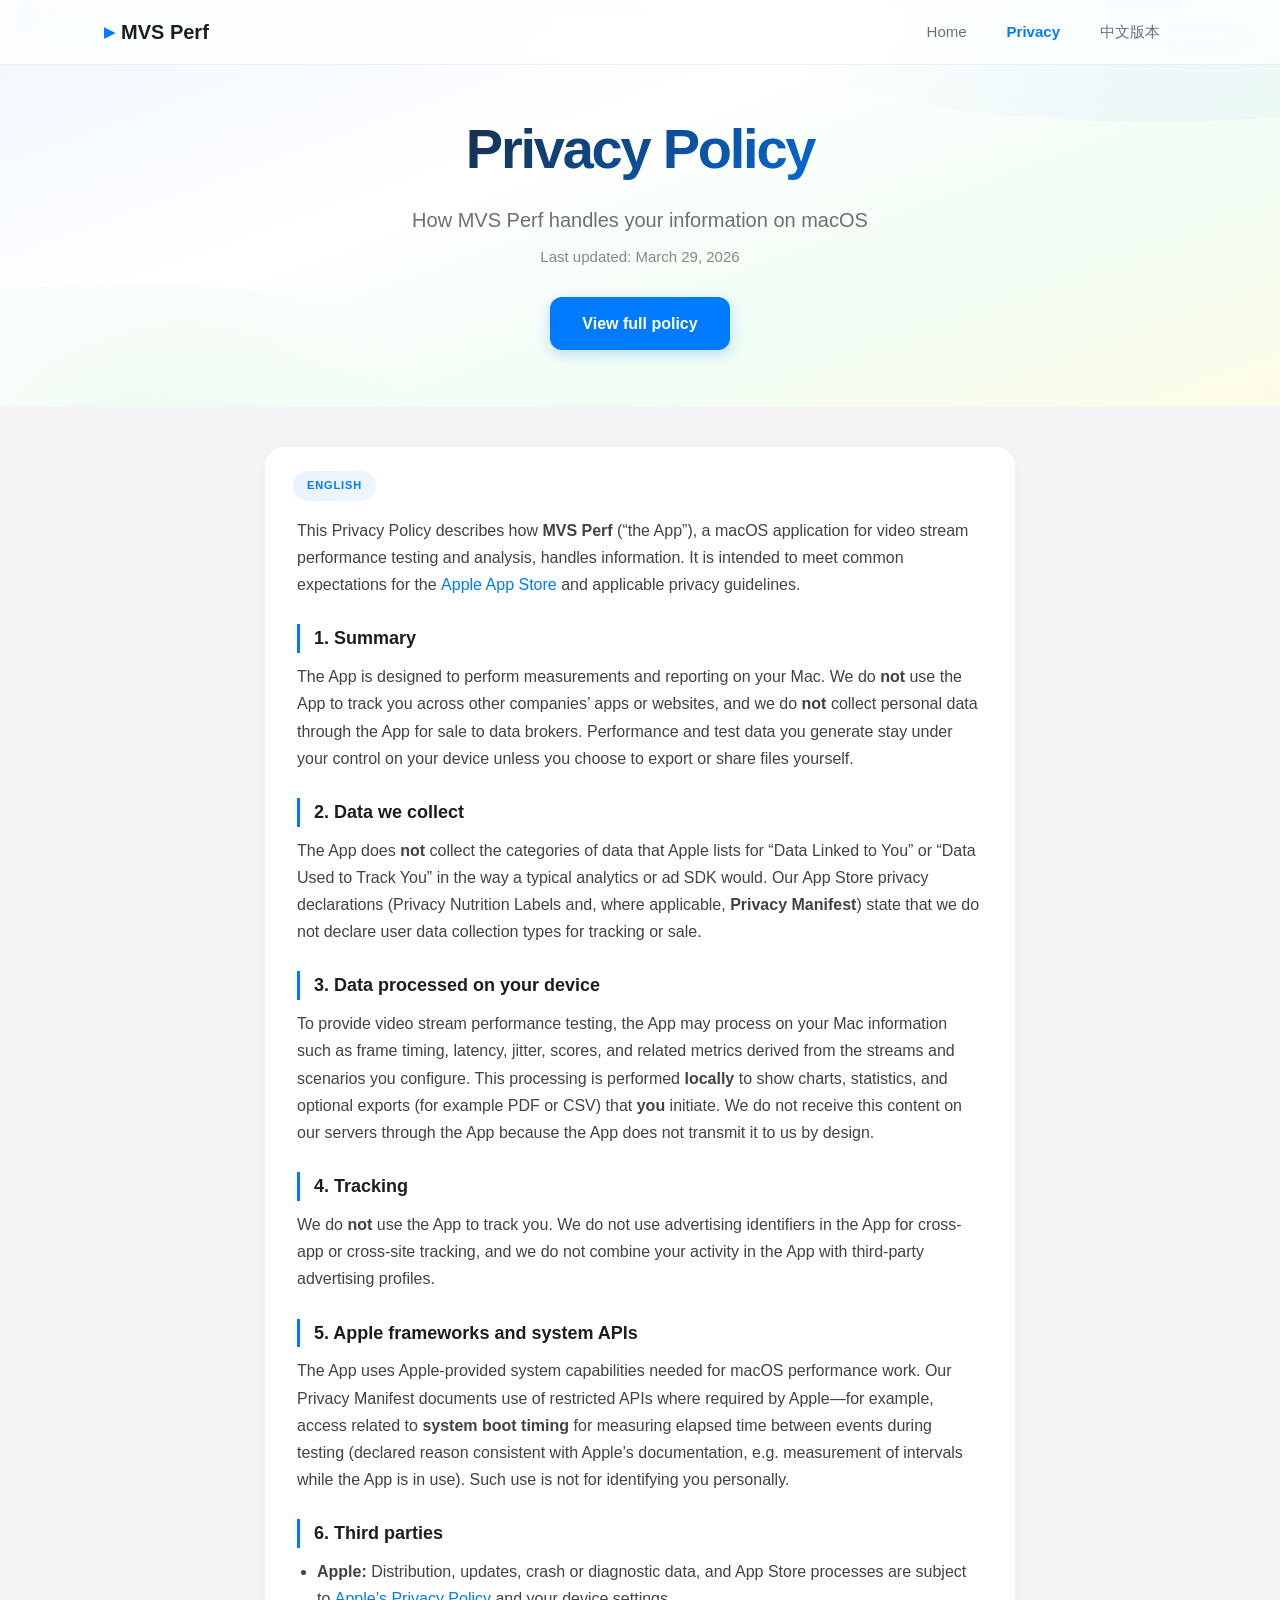
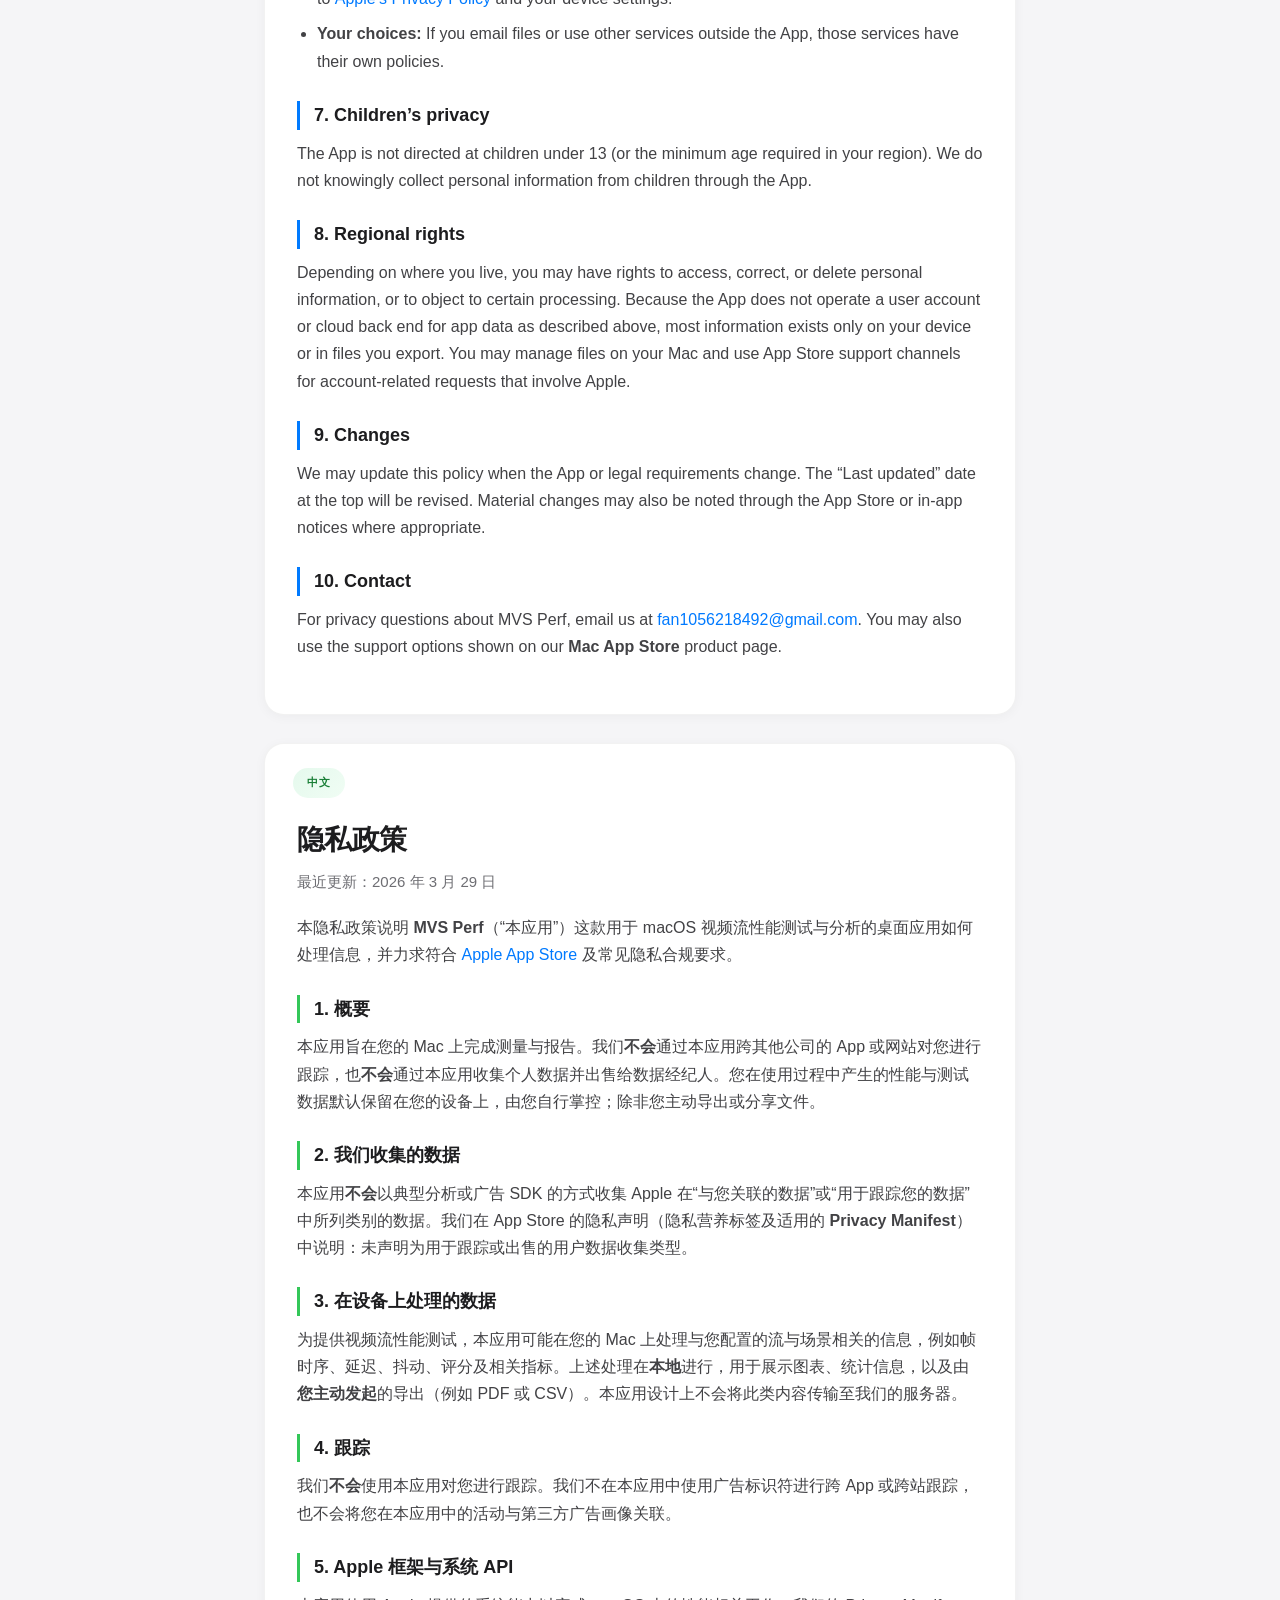
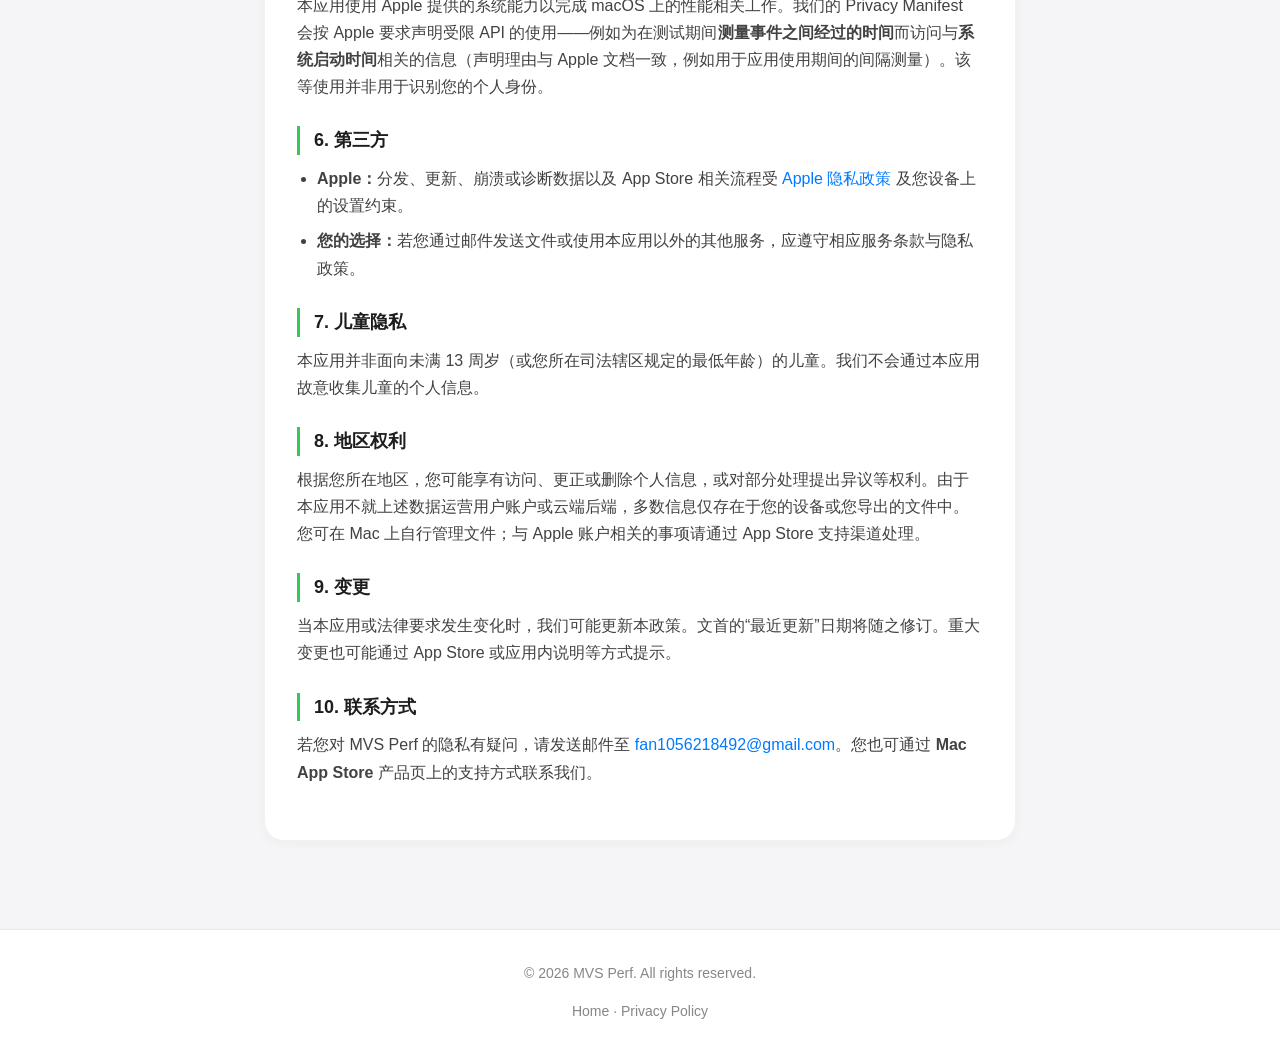
==== commit f99dd14a: "Add footer Privacy Policy button and bump asset cache version Made-with: Cursor" ====
--- a/privacy.html
+++ b/privacy.html
@@ -5,7 +5,7 @@
   <meta name="viewport" content="width=device-width, initial-scale=1.0">
   <title>Privacy Policy - MVS Perf</title>
   <meta name="description" content="Privacy Policy for MVS Perf (macOS). English and Chinese. No data collection for tracking; local processing.">
-  <link rel="stylesheet" href="styles.css">
+  <link rel="stylesheet" href="styles.css?v=20260331">
 </head>
 <body class="privacy-page">
 
@@ -140,6 +140,6 @@
     </div>
   </footer>
 
-  <script src="privacy.js"></script>
+  <script src="privacy.js?v=20260330"></script>
 </body>
 </html>
--- a/styles.css
+++ b/styles.css
@@ -507,16 +507,19 @@
 }
 
 .footer-line {
-  margin-bottom: 8px;
-}
-
-.footer-legal a {
-  color: #007aff;
-  font-weight: 500;
-}
-
-.footer-legal a:hover {
-  color: #0066d6;
+  margin-bottom: 16px;
+}
+
+.footer-actions {
+  display: flex;
+  justify-content: center;
+  align-items: center;
+}
+
+.footer-privacy-btn {
+  font-size: 0.9375rem;
+  padding: 12px 28px;
+  border-radius: 12px;
 }
 
 /* ---------- Lightbox ---------- */
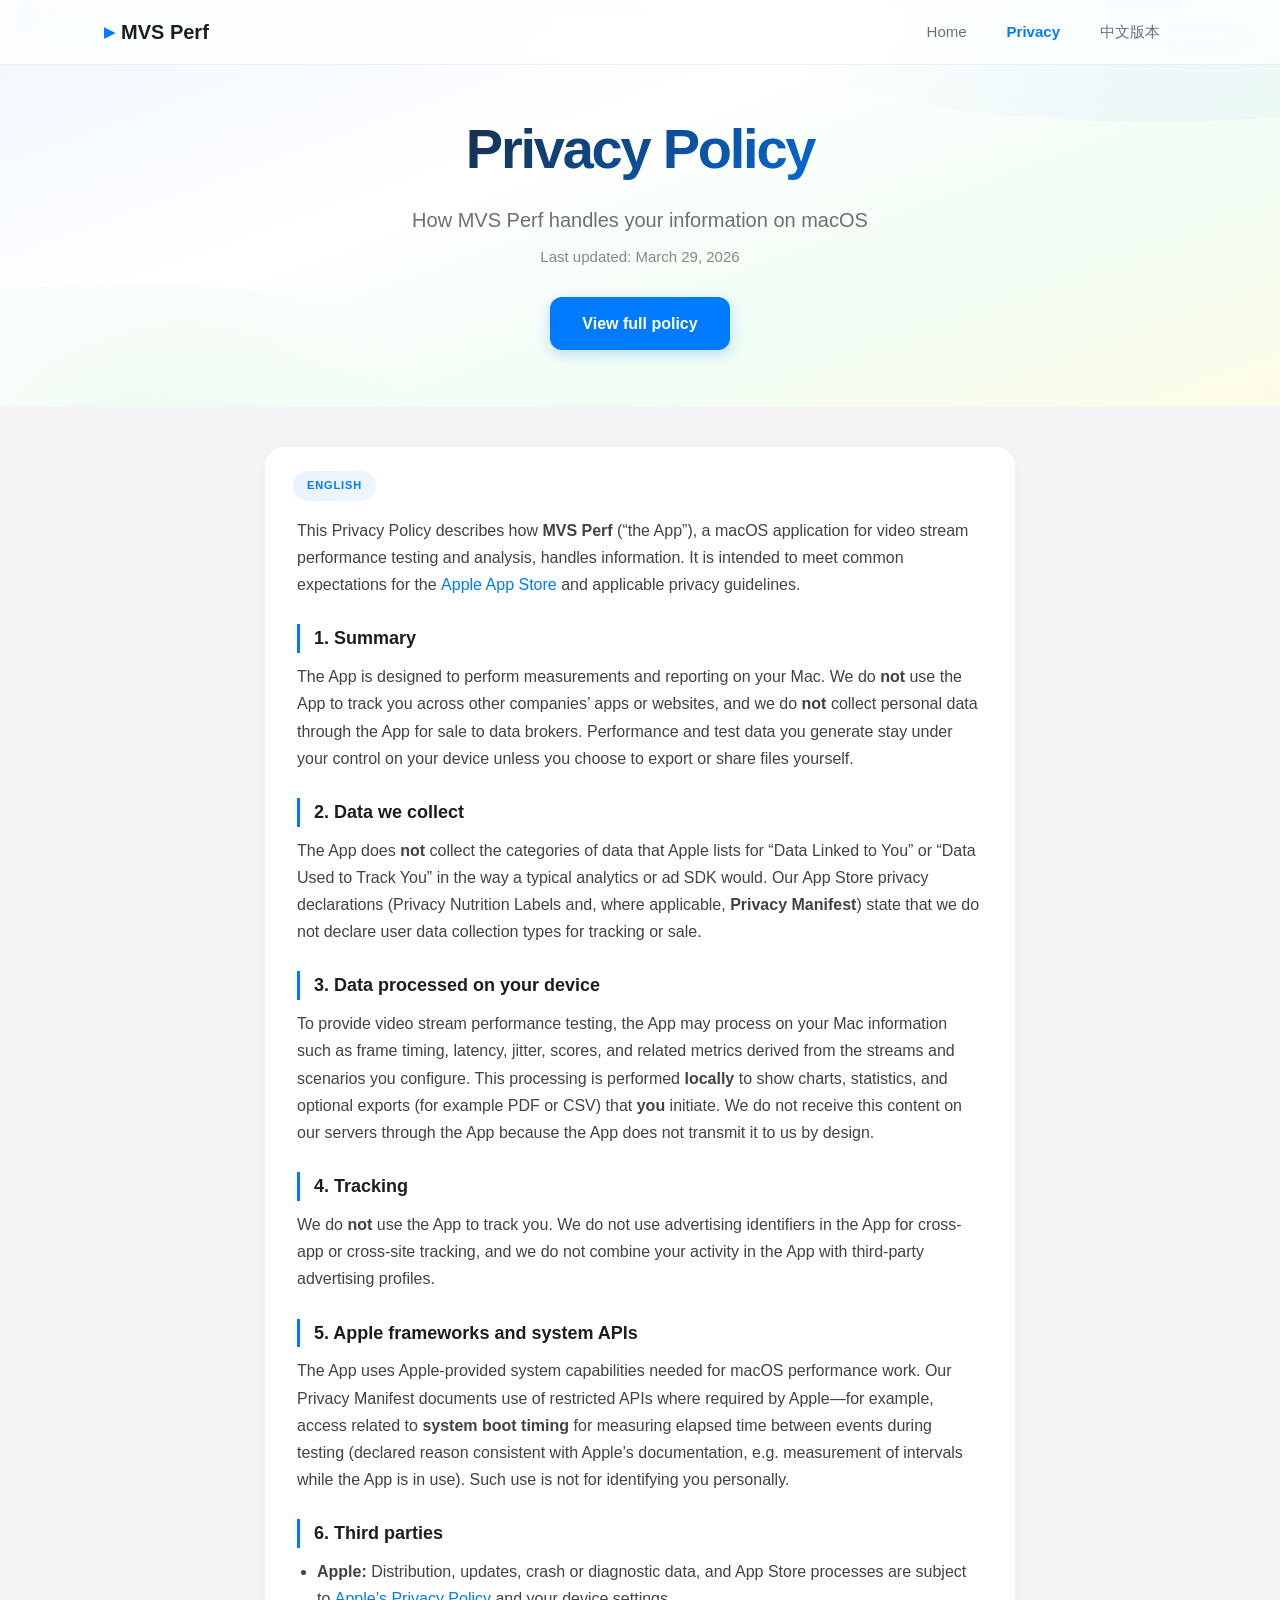
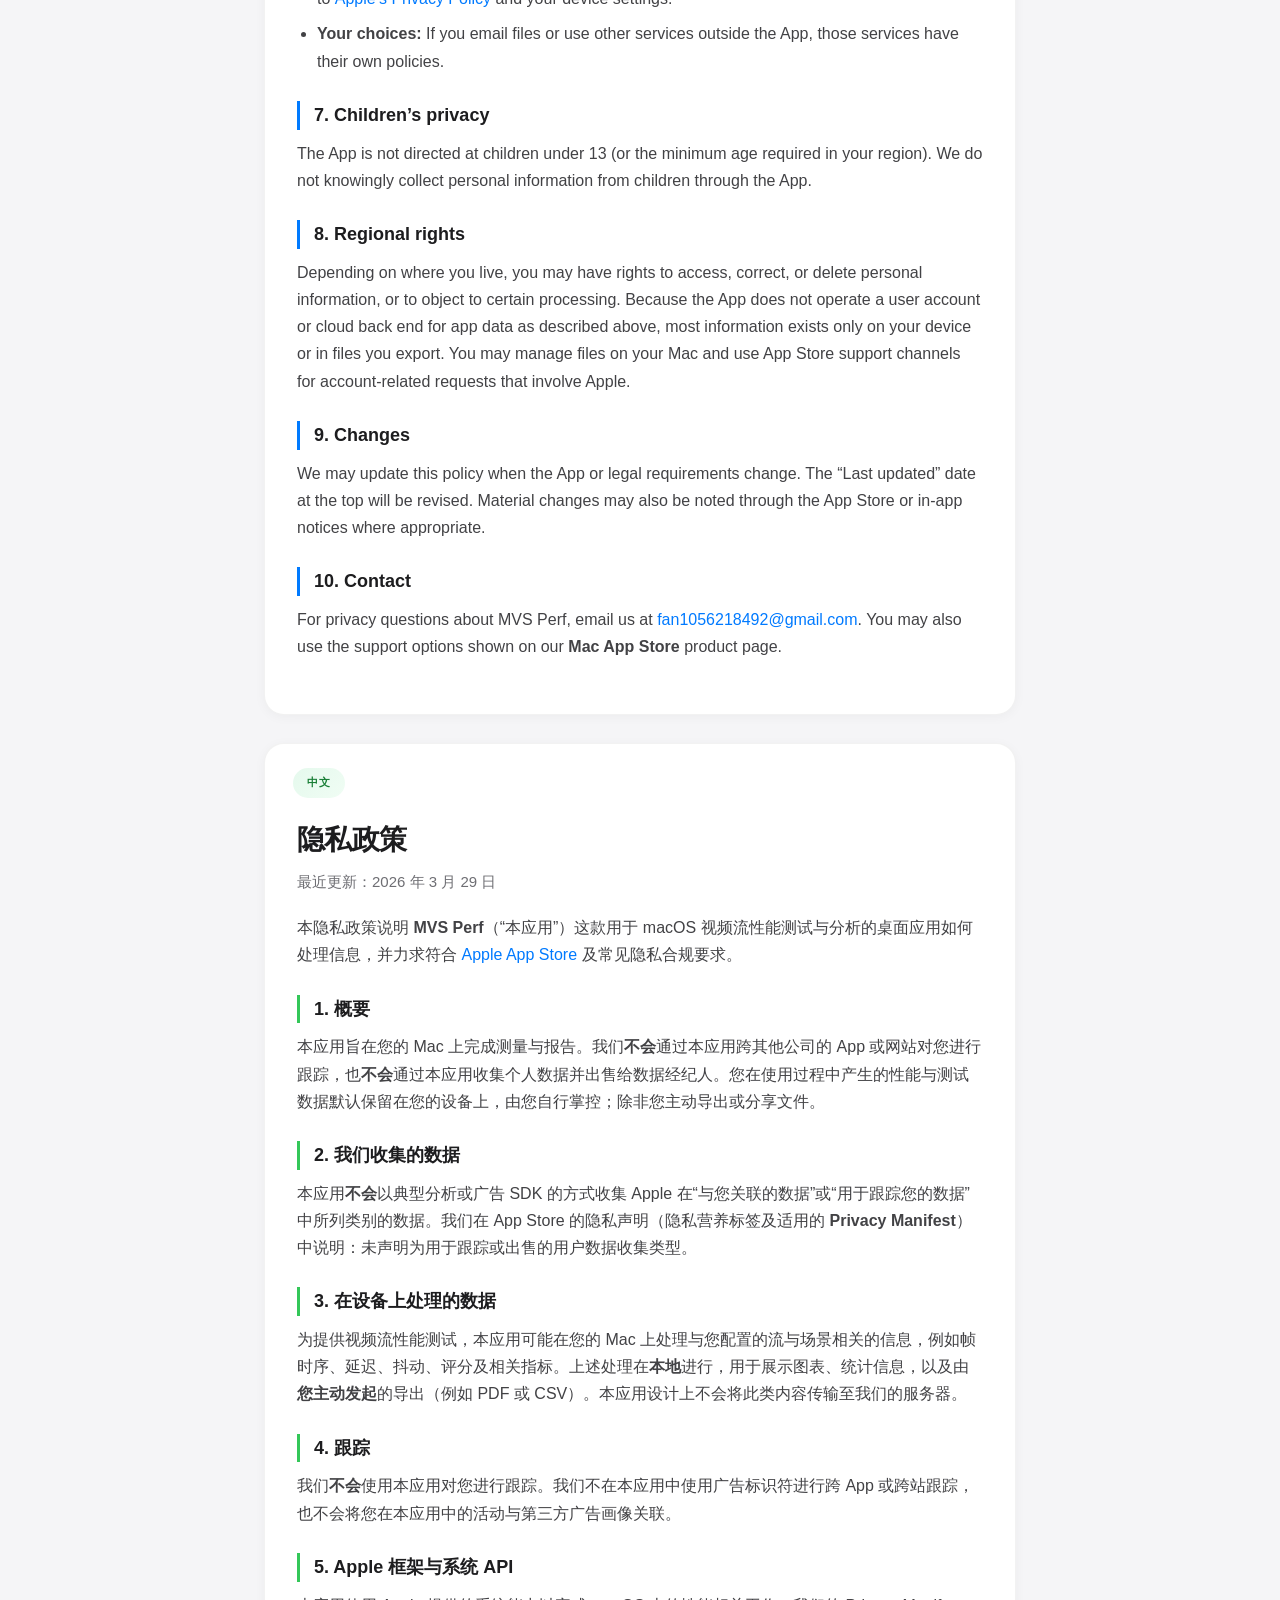
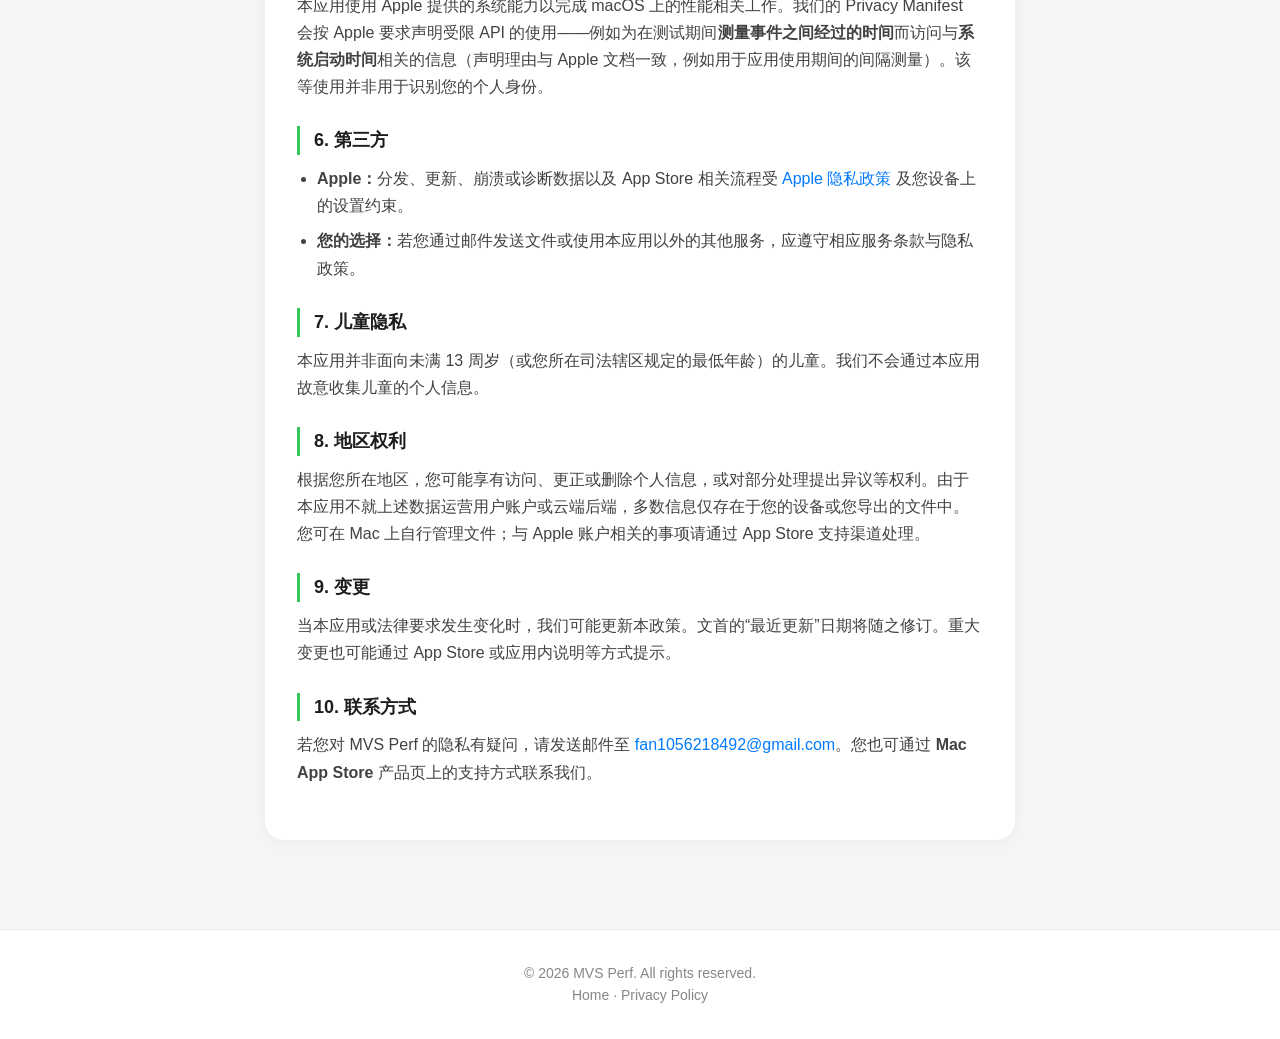
==== commit 3f14226a: "Move Privacy link to nav after Report; remove footer button Made-with: Cursor" ====
--- a/privacy.html
+++ b/privacy.html
@@ -5,7 +5,7 @@
   <meta name="viewport" content="width=device-width, initial-scale=1.0">
   <title>Privacy Policy - MVS Perf</title>
   <meta name="description" content="Privacy Policy for MVS Perf (macOS). English and Chinese. No data collection for tracking; local processing.">
-  <link rel="stylesheet" href="styles.css?v=20260331">
+  <link rel="stylesheet" href="styles.css?v=20260332">
 </head>
 <body class="privacy-page">
 
--- a/styles.css
+++ b/styles.css
@@ -193,6 +193,19 @@
   background: #0066d6 !important;
 }
 
+.nav-privacy {
+  background: rgba(0, 0, 0, 0.04) !important;
+  border: 1px solid rgba(0, 0, 0, 0.08) !important;
+  border-radius: 20px !important;
+  padding: 8px 18px !important;
+  color: #424245 !important;
+}
+
+.nav-privacy:hover {
+  background: rgba(0, 0, 0, 0.08) !important;
+  color: #1d1d1f !important;
+}
+
 /* Nav right area */
 .nav-right {
   display: flex;
@@ -507,19 +520,7 @@
 }
 
 .footer-line {
-  margin-bottom: 16px;
-}
-
-.footer-actions {
-  display: flex;
-  justify-content: center;
-  align-items: center;
-}
-
-.footer-privacy-btn {
-  font-size: 0.9375rem;
-  padding: 12px 28px;
-  border-radius: 12px;
+  margin-bottom: 0;
 }
 
 /* ---------- Lightbox ---------- */
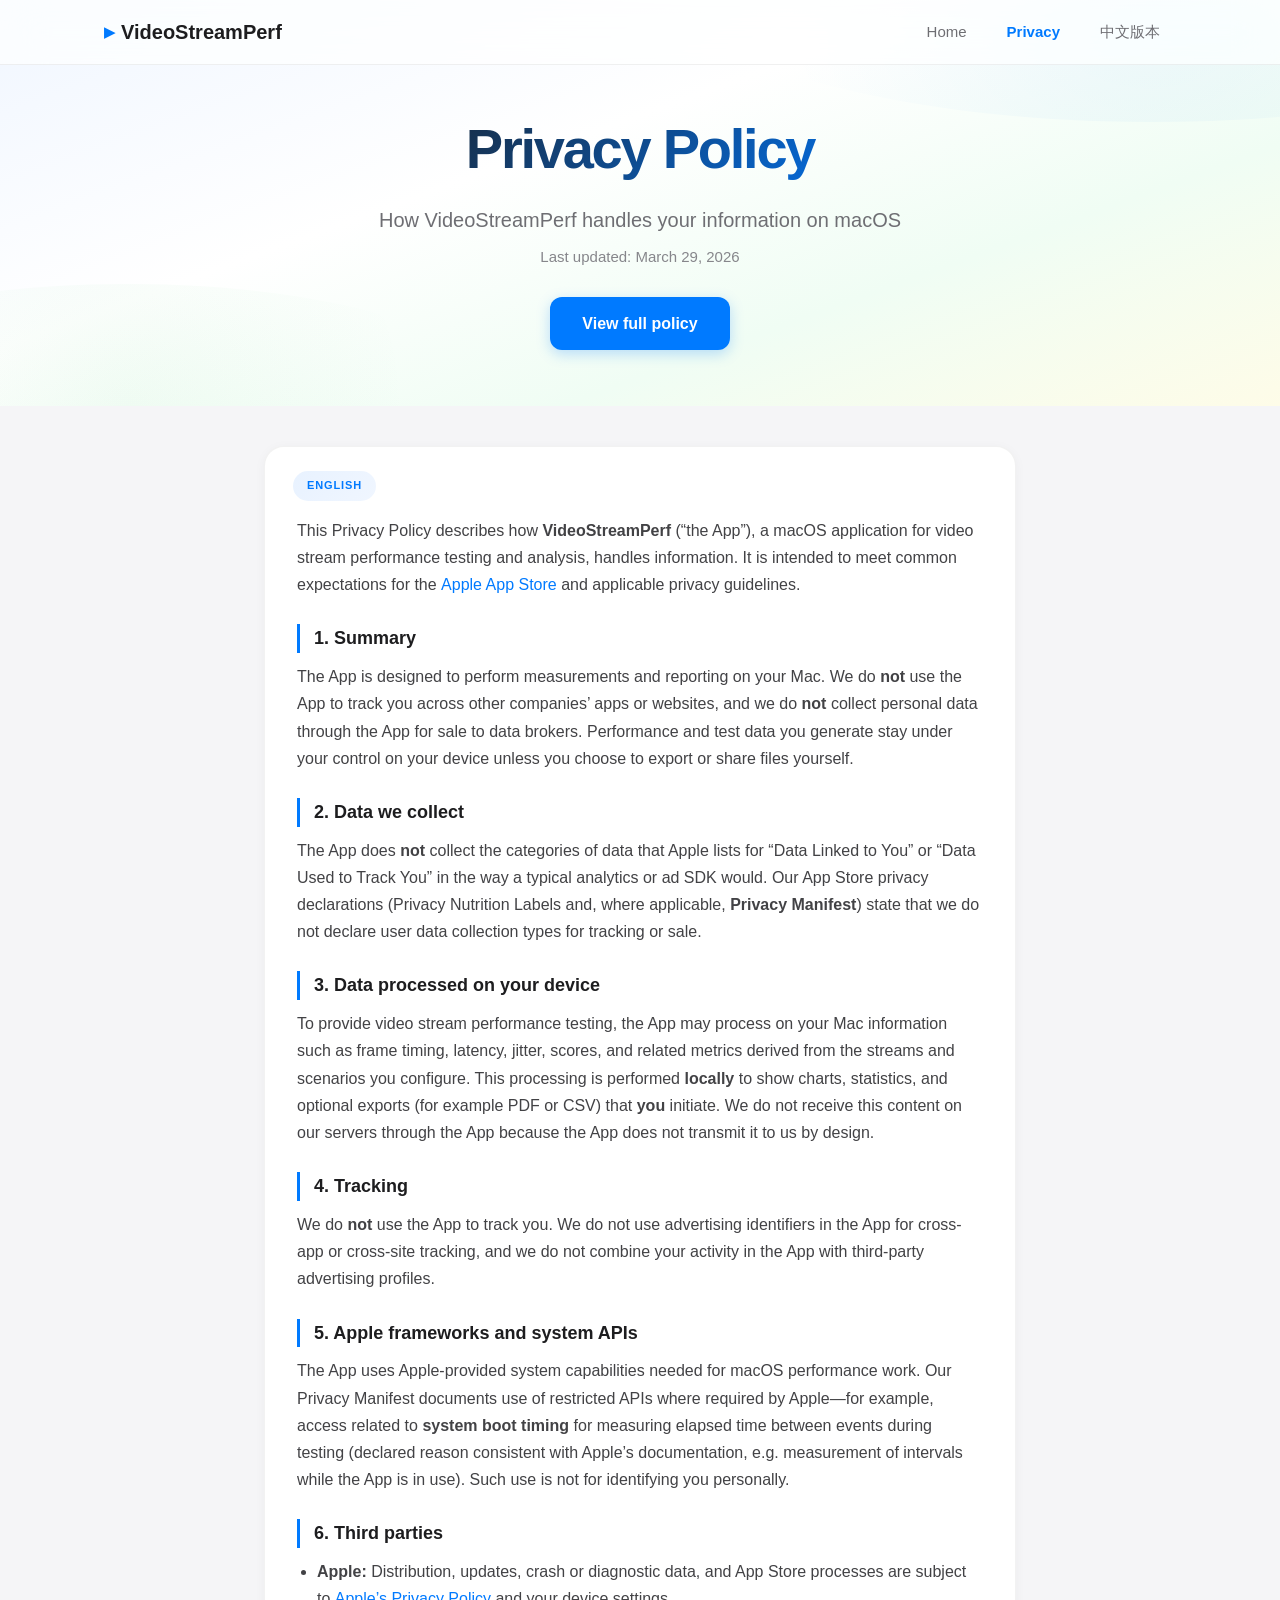
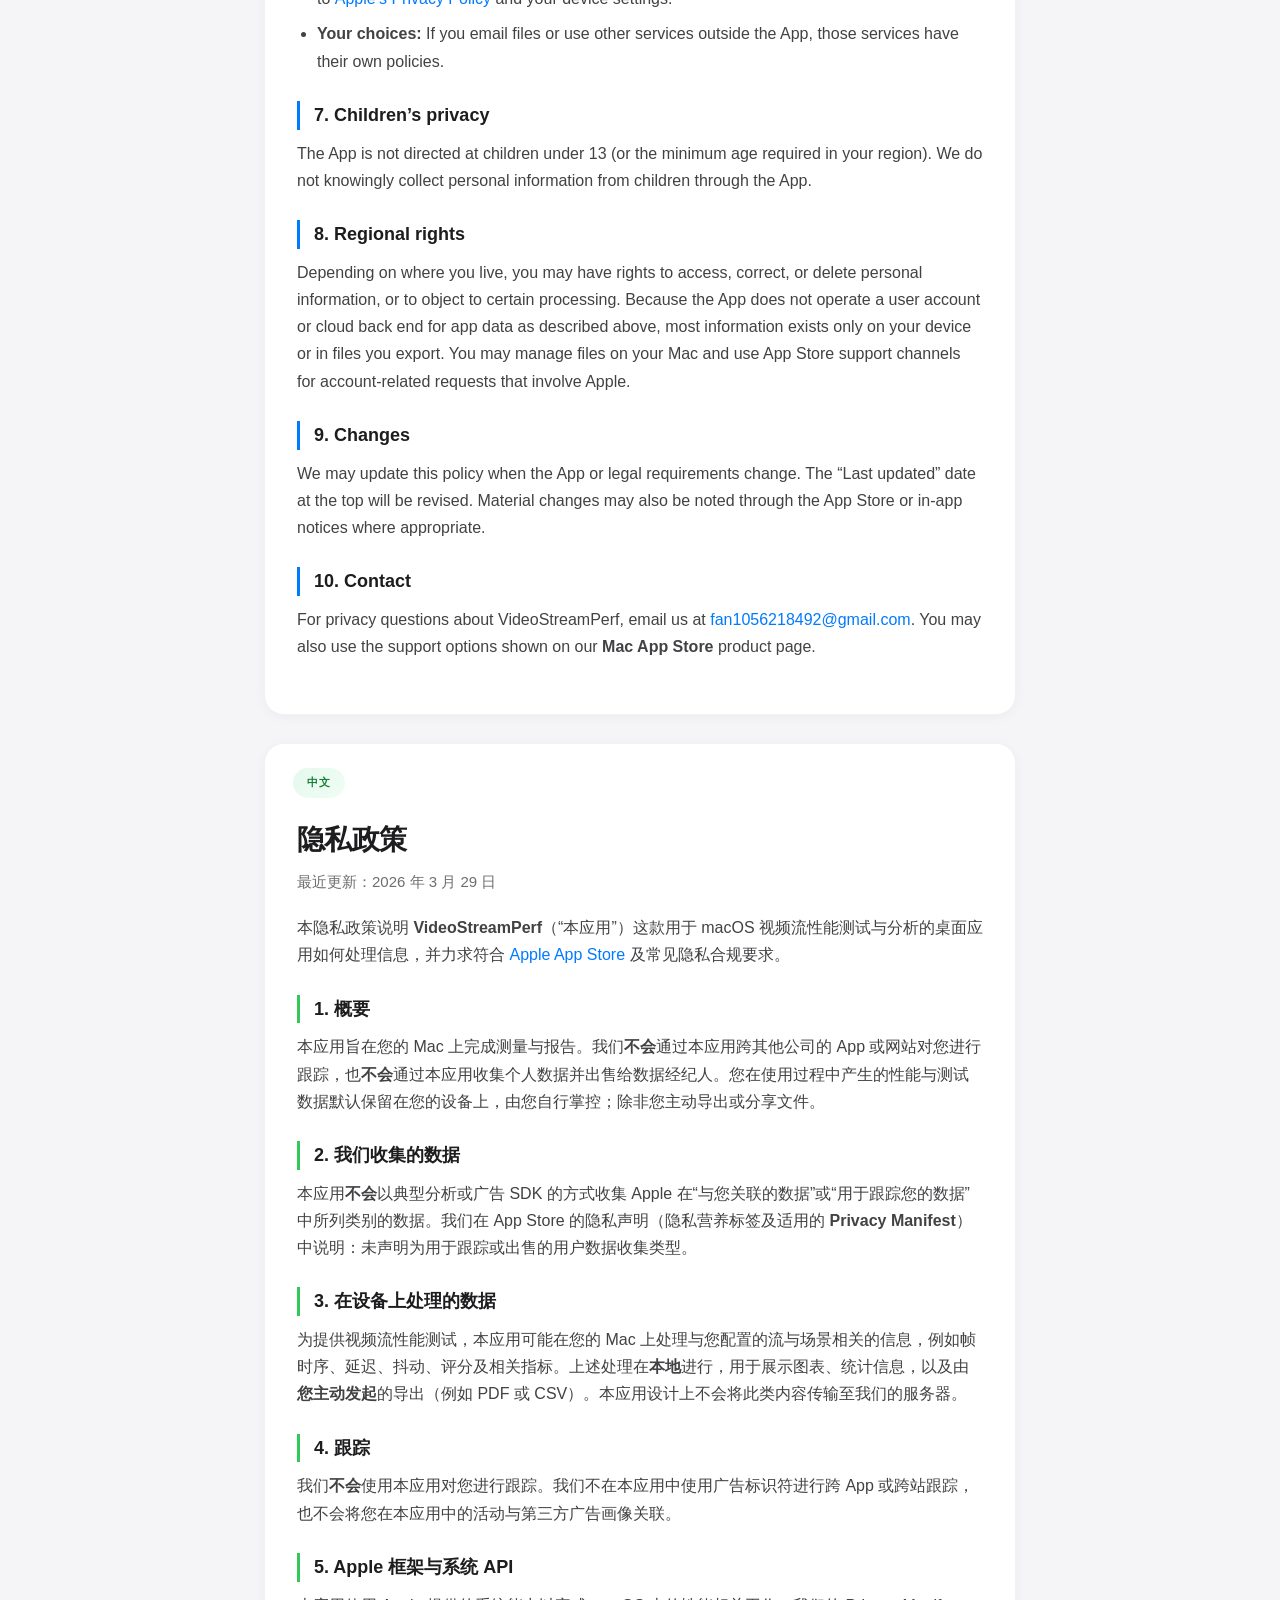
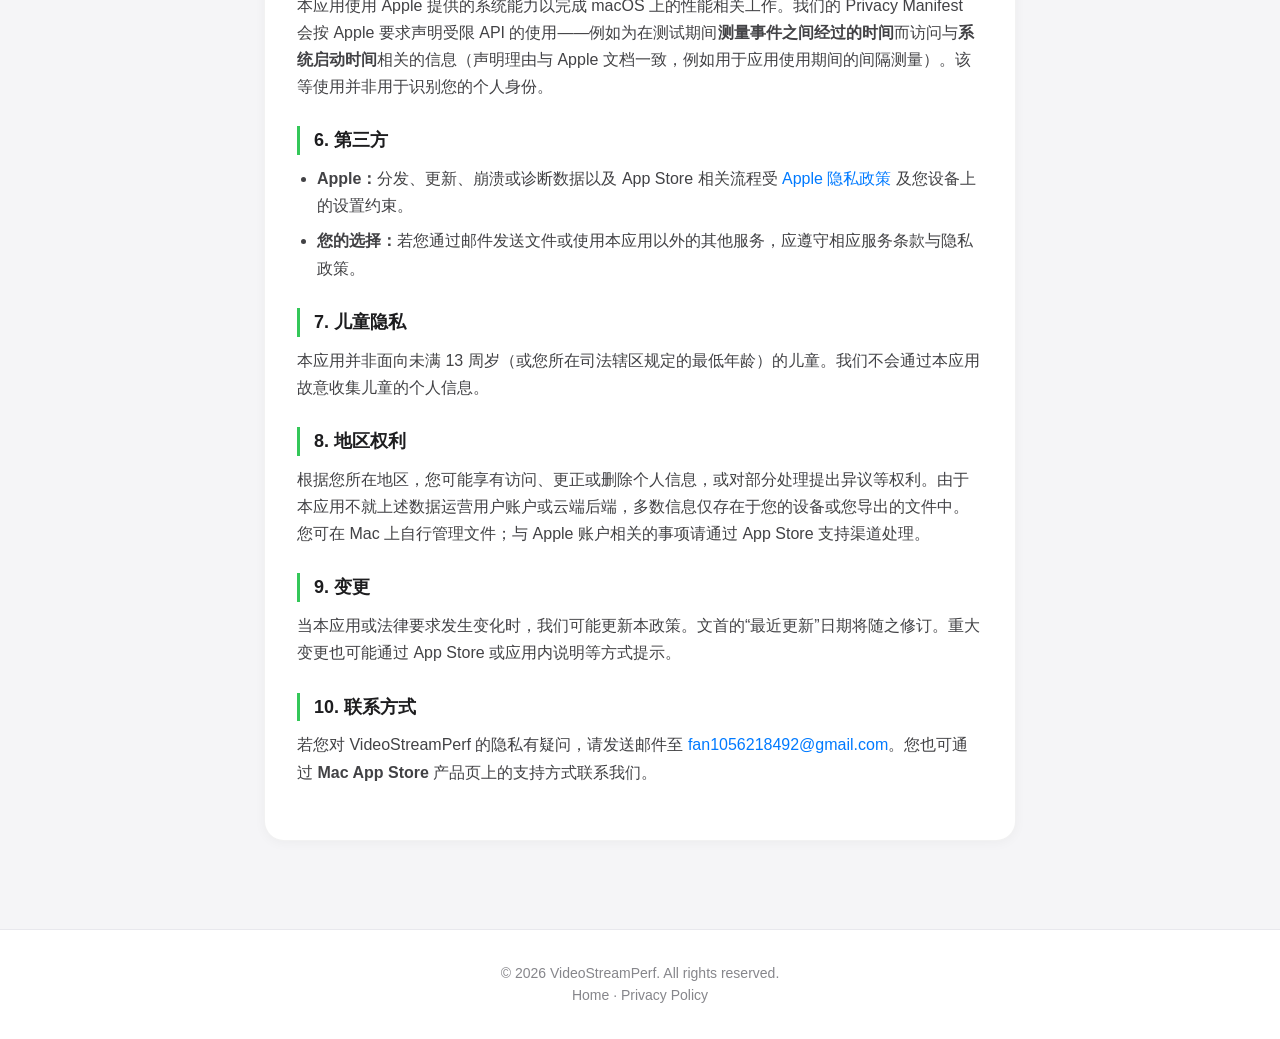
==== commit a9f5a434: "统一产品名为 VideoStreamPerf" ====
--- a/privacy.html
+++ b/privacy.html
@@ -3,8 +3,8 @@
 <head>
   <meta charset="UTF-8">
   <meta name="viewport" content="width=device-width, initial-scale=1.0">
-  <title>Privacy Policy - MVS Perf</title>
-  <meta name="description" content="Privacy Policy for MVS Perf (macOS). English and Chinese. No data collection for tracking; local processing.">
+  <title>Privacy Policy - VideoStreamPerf</title>
+  <meta name="description" content="Privacy Policy for VideoStreamPerf (macOS). English and Chinese. No data collection for tracking; local processing.">
   <link rel="stylesheet" href="styles.css?v=20260332">
 </head>
 <body class="privacy-page">
@@ -12,7 +12,7 @@
   <nav class="navbar" id="navbar">
     <div class="nav-container">
       <a href="index.html" class="nav-brand">
-        <span class="brand-icon">&#9654;</span> MVS Perf
+        <span class="brand-icon">&#9654;</span> VideoStreamPerf
       </a>
       <div class="nav-right">
         <button class="nav-toggle" id="navToggle" aria-label="Menu">
@@ -33,7 +33,7 @@
     <div class="hero-bg privacy-hero-gradient" aria-hidden="true"></div>
     <div class="privacy-hero-inner container">
       <h1 class="privacy-hero-title">Privacy Policy</h1>
-      <p class="privacy-hero-subtitle">How MVS Perf handles your information on macOS</p>
+      <p class="privacy-hero-subtitle">How VideoStreamPerf handles your information on macOS</p>
       <p class="privacy-hero-updated">Last updated: March 29, 2026</p>
       <a href="#privacy-en" class="privacy-hero-cta">View full policy</a>
     </div>
@@ -48,7 +48,7 @@
         </div>
         <div class="privacy-card-body">
 
-      <p>This Privacy Policy describes how <strong>MVS Perf</strong> (“the App”), a macOS application for video stream performance testing and analysis, handles information. It is intended to meet common expectations for the <a href="https://www.apple.com/legal/privacy/" target="_blank" rel="noopener">Apple App Store</a> and applicable privacy guidelines.</p>
+      <p>This Privacy Policy describes how <strong>VideoStreamPerf</strong> (“the App”), a macOS application for video stream performance testing and analysis, handles information. It is intended to meet common expectations for the <a href="https://www.apple.com/legal/privacy/" target="_blank" rel="noopener">Apple App Store</a> and applicable privacy guidelines.</p>
 
       <h2>1. Summary</h2>
       <p>The App is designed to perform measurements and reporting on your Mac. We do <strong>not</strong> use the App to track you across other companies’ apps or websites, and we do <strong>not</strong> collect personal data through the App for sale to data brokers. Performance and test data you generate stay under your control on your device unless you choose to export or share files yourself.</p>
@@ -81,7 +81,7 @@
       <p>We may update this policy when the App or legal requirements change. The “Last updated” date at the top will be revised. Material changes may also be noted through the App Store or in-app notices where appropriate.</p>
 
       <h2>10. Contact</h2>
-      <p>For privacy questions about MVS Perf, email us at <a href="mailto:fan1056218492@gmail.com">fan1056218492@gmail.com</a>. You may also use the support options shown on our <strong>Mac App Store</strong> product page.</p>
+      <p>For privacy questions about VideoStreamPerf, email us at <a href="mailto:fan1056218492@gmail.com">fan1056218492@gmail.com</a>. You may also use the support options shown on our <strong>Mac App Store</strong> product page.</p>
         </div>
       </article>
 
@@ -93,7 +93,7 @@
       <h2 class="privacy-zh-title">隐私政策</h2>
       <p class="privacy-updated">最近更新：2026 年 3 月 29 日</p>
 
-      <p>本隐私政策说明 <strong>MVS Perf</strong>（“本应用”）这款用于 macOS 视频流性能测试与分析的桌面应用如何处理信息，并力求符合 <a href="https://www.apple.com/legal/privacy/" target="_blank" rel="noopener">Apple App Store</a> 及常见隐私合规要求。</p>
+      <p>本隐私政策说明 <strong>VideoStreamPerf</strong>（“本应用”）这款用于 macOS 视频流性能测试与分析的桌面应用如何处理信息，并力求符合 <a href="https://www.apple.com/legal/privacy/" target="_blank" rel="noopener">Apple App Store</a> 及常见隐私合规要求。</p>
 
       <h2>1. 概要</h2>
       <p>本应用旨在您的 Mac 上完成测量与报告。我们<strong>不会</strong>通过本应用跨其他公司的 App 或网站对您进行跟踪，也<strong>不会</strong>通过本应用收集个人数据并出售给数据经纪人。您在使用过程中产生的性能与测试数据默认保留在您的设备上，由您自行掌控；除非您主动导出或分享文件。</p>
@@ -126,7 +126,7 @@
       <p>当本应用或法律要求发生变化时，我们可能更新本政策。文首的“最近更新”日期将随之修订。重大变更也可能通过 App Store 或应用内说明等方式提示。</p>
 
       <h2>10. 联系方式</h2>
-      <p>若您对 MVS Perf 的隐私有疑问，请发送邮件至 <a href="mailto:fan1056218492@gmail.com">fan1056218492@gmail.com</a>。您也可通过 <strong>Mac App Store</strong> 产品页上的支持方式联系我们。</p>
+      <p>若您对 VideoStreamPerf 的隐私有疑问，请发送邮件至 <a href="mailto:fan1056218492@gmail.com">fan1056218492@gmail.com</a>。您也可通过 <strong>Mac App Store</strong> 产品页上的支持方式联系我们。</p>
         </div>
       </article>
 
@@ -135,7 +135,7 @@
 
   <footer class="footer">
     <div class="container">
-      <p class="footer-line">&copy; 2026 MVS Perf. All rights reserved.</p>
+      <p class="footer-line">&copy; 2026 VideoStreamPerf. All rights reserved.</p>
       <p class="footer-legal"><a href="index.html">Home</a> · <a href="privacy.html">Privacy Policy</a></p>
     </div>
   </footer>
--- a/styles.css
+++ b/styles.css
@@ -1,5 +1,5 @@
 /* ========================================
-   MVS Perf - 清新简洁宣传网页样式
+   VideoStreamPerf - 清新简洁宣传网页样式
    ======================================== */
 
 /* ---------- Reset & Base ---------- */
